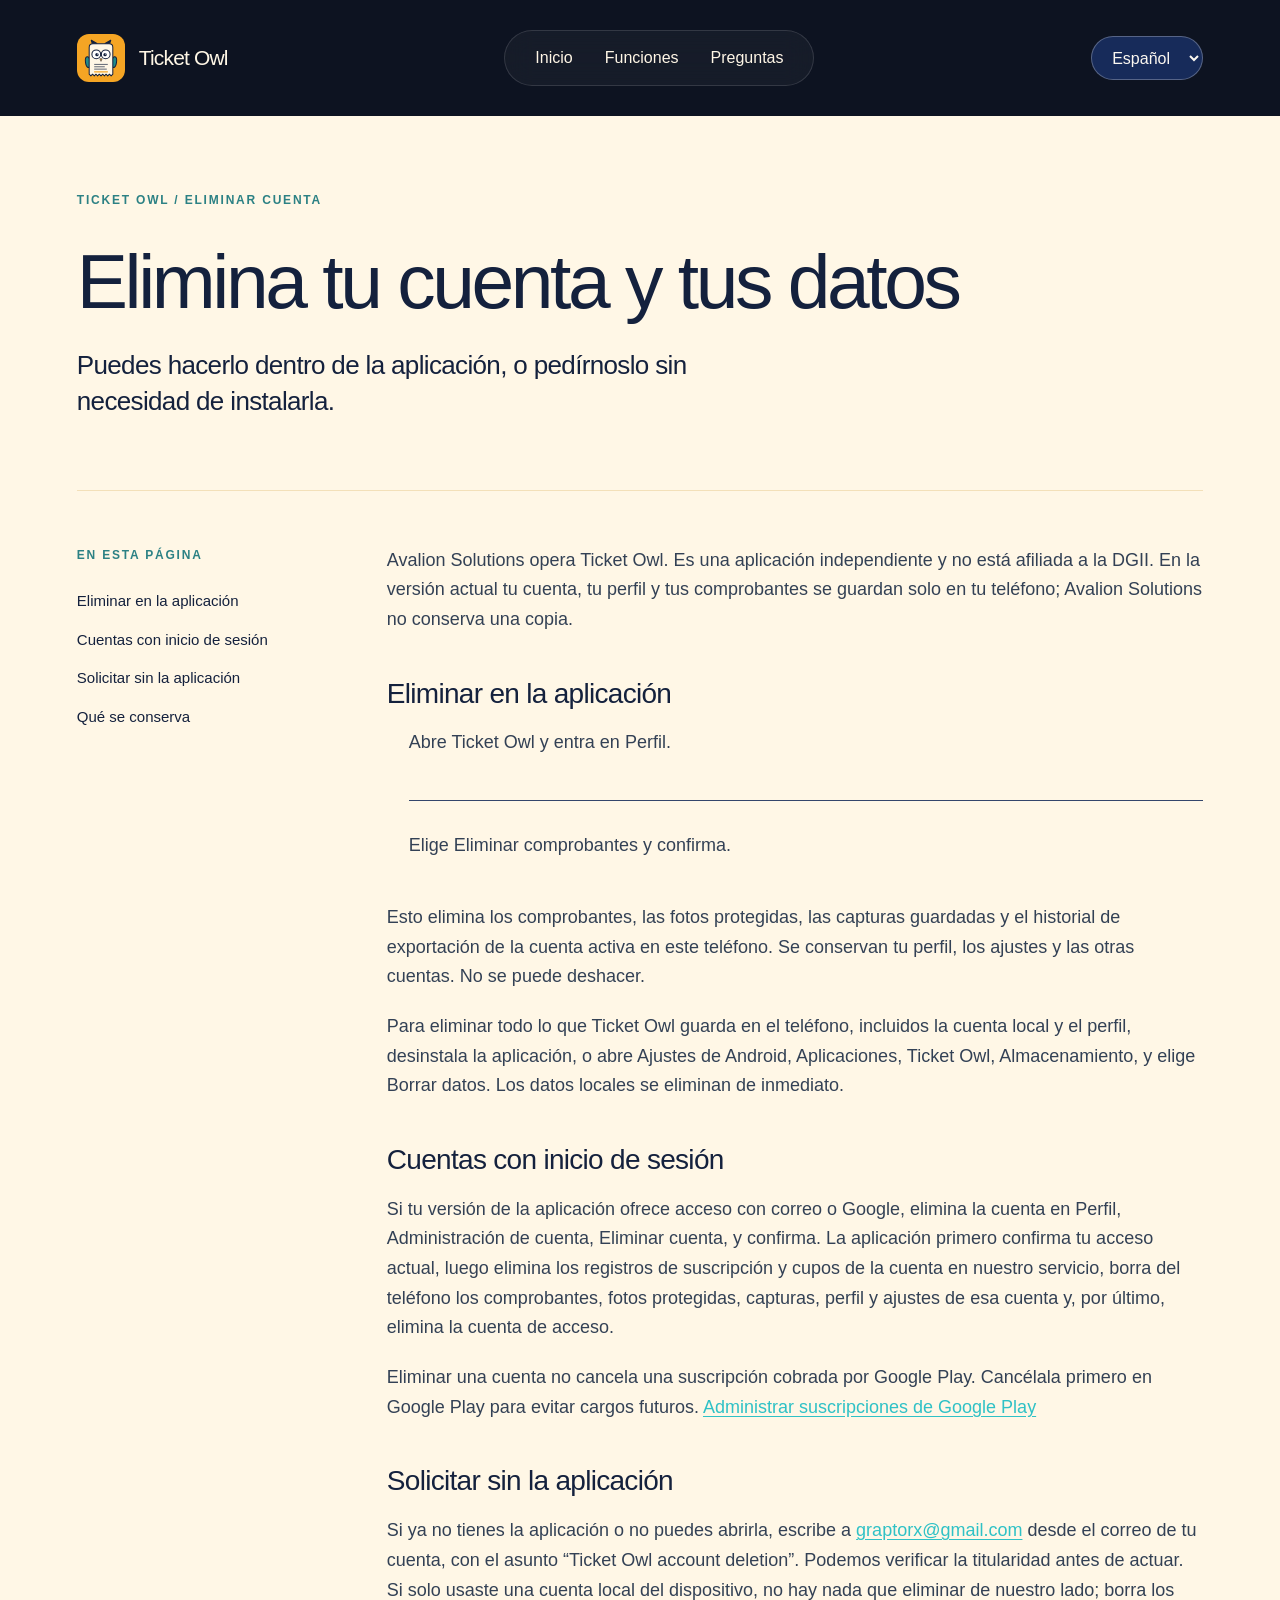
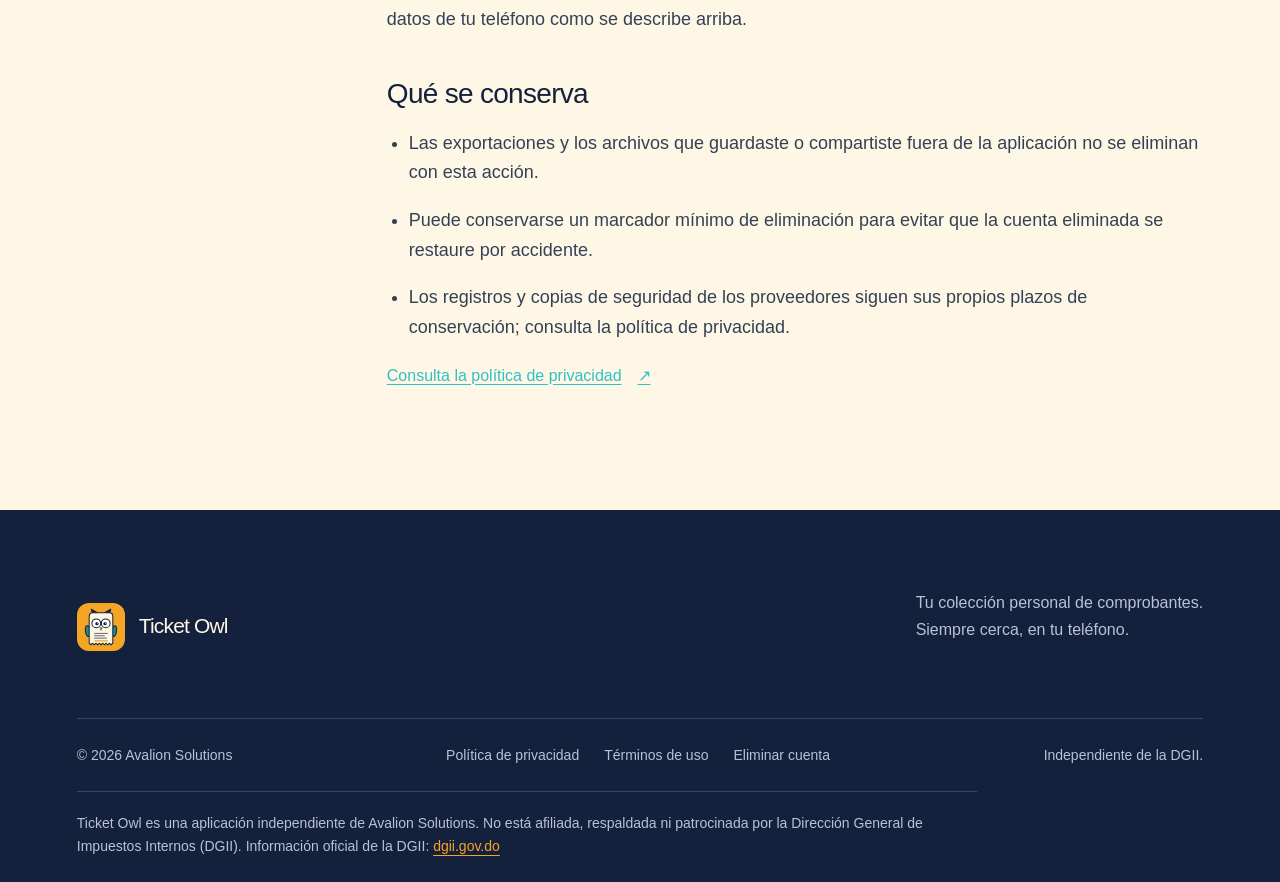
==== delete-account.html @ 93217345 "Rebrand site to Ticket Owl (0.2.0): owl art, palette, EN/ES copy, non-affiliation notice, delete-acc" ====
<!doctype html>
<html lang="es"><head><meta charset="utf-8"><meta name="viewport" content="width=device-width,initial-scale=1"><meta name="description" content="Cómo eliminar tu cuenta y tus datos de Ticket Owl, dentro de la aplicación o sin ella."><meta name="theme-color" content="#14213D"><title data-en>Eliminar cuenta y datos · Ticket Owl</title><link rel="icon" href="assets/favicon.svg" type="image/svg+xml"><link rel="stylesheet" href="styles.css?v=0.2.0"><link rel="canonical" href="https://app.avalion.com.do/delete-account"></head><body class="policy-page"><a class="skip" href="#main"><span data-en="Skip to content" data-es="Ir al contenido">Ir al contenido</span></a><header class="site-header"><a class="brand" href="index.html"><img class="brand-icon" src="assets/app-logo.svg" width="48" height="48" alt=""><span>Ticket Owl</span></a><nav aria-label="Navegación principal" data-label-es="Navegación principal" data-label-en="Main navigation"><a href="index.html#overview"><span data-en="Overview" data-es="Inicio">Inicio</span></a><a href="index.html#features"><span data-en="Features" data-es="Funciones">Funciones</span></a><a href="index.html#questions"><span data-en="FAQ" data-es="Preguntas">Preguntas</span></a></nav><label class="language-control"><span class="sr-only"><span data-en="Language" data-es="Idioma">Idioma</span></span><select aria-label="Idioma" id="language"><option value="es">Español</option><option value="en">English</option></select></label></header><main id="main" class="policy"><div class="policy-heading"><p class="eyebrow"><span data-en="Ticket Owl / Delete account" data-es="Ticket Owl / Eliminar cuenta">Ticket Owl / Eliminar cuenta</span></p><h1><span data-en="Delete your account and data" data-es="Elimina tu cuenta y tus datos">Elimina tu cuenta y tus datos</span></h1><p class="large-copy"><span data-en="You can do this inside the app, or ask us without installing it." data-es="Puedes hacerlo dentro de la aplicación, o pedírnoslo sin necesidad de instalarla.">Puedes hacerlo dentro de la aplicación, o pedírnoslo sin necesidad de instalarla.</span></p></div><div class="policy-layout"><aside><nav aria-label="En esta página" data-label-es="En esta página" data-label-en="On this page"><span class="eyebrow"><span data-en="On this page" data-es="En esta página">En esta página</span></span><a href="#in-app"><span data-en="Delete in the app" data-es="Eliminar en la aplicación">Eliminar en la aplicación</span></a><a href="#cloud-accounts"><span data-en="Sign-in accounts" data-es="Cuentas con inicio de sesión">Cuentas con inicio de sesión</span></a><a href="#request"><span data-en="Request without the app" data-es="Solicitar sin la aplicación">Solicitar sin la aplicación</span></a><a href="#what-remains"><span data-en="What is kept" data-es="Qué se conserva">Qué se conserva</span></a></nav></aside><article><p><span data-en="Ticket Owl is operated by Avalion Solutions. It is an independent app and is not affiliated with DGII. In the current release your account, profile and receipts are stored only on your phone; Avalion Solutions does not hold a copy of them." data-es="Avalion Solutions opera Ticket Owl. Es una aplicación independiente y no está afiliada a la DGII. En la versión actual tu cuenta, tu perfil y tus comprobantes se guardan solo en tu teléfono; Avalion Solutions no conserva una copia.">Avalion Solutions opera Ticket Owl. Es una aplicación independiente y no está afiliada a la DGII. En la versión actual tu cuenta, tu perfil y tus comprobantes se guardan solo en tu teléfono; Avalion Solutions no conserva una copia.</span></p><h2 id="in-app"><span data-en="Delete in the app" data-es="Eliminar en la aplicación">Eliminar en la aplicación</span></h2><ol class="steps"><li><span data-en="Open Ticket Owl and go to Profile." data-es="Abre Ticket Owl y entra en Perfil.">Abre Ticket Owl y entra en Perfil.</span></li><li><span data-en="Choose Delete all receipts and confirm." data-es="Elige Eliminar comprobantes y confirma.">Elige Eliminar comprobantes y confirma.</span></li></ol><p><span data-en="This deletes the receipts, protected photos, saved captures and export history of the active account on this phone. Your profile, settings and any other accounts stay. It cannot be undone." data-es="Esto elimina los comprobantes, las fotos protegidas, las capturas guardadas y el historial de exportación de la cuenta activa en este teléfono. Se conservan tu perfil, los ajustes y las otras cuentas. No se puede deshacer.">Esto elimina los comprobantes, las fotos protegidas, las capturas guardadas y el historial de exportación de la cuenta activa en este teléfono. Se conservan tu perfil, los ajustes y las otras cuentas. No se puede deshacer.</span></p><p><span data-en="To remove everything Ticket Owl stores on the phone, including the device-local account and profile, uninstall the app, or open Android Settings, Apps, Ticket Owl, Storage, and choose Clear data. Local data is removed immediately." data-es="Para eliminar todo lo que Ticket Owl guarda en el teléfono, incluidos la cuenta local y el perfil, desinstala la aplicación, o abre Ajustes de Android, Aplicaciones, Ticket Owl, Almacenamiento, y elige Borrar datos. Los datos locales se eliminan de inmediato.">Para eliminar todo lo que Ticket Owl guarda en el teléfono, incluidos la cuenta local y el perfil, desinstala la aplicación, o abre Ajustes de Android, Aplicaciones, Ticket Owl, Almacenamiento, y elige Borrar datos. Los datos locales se eliminan de inmediato.</span></p><h2 id="cloud-accounts"><span data-en="Sign-in accounts" data-es="Cuentas con inicio de sesión">Cuentas con inicio de sesión</span></h2><p><span data-en="If your version of the app offers sign-in with email or Google, delete the account from Profile, Account management, Delete account, and confirm. The app first confirms your current sign-in, then removes the account’s subscription and allowance records from our service, erases that account’s receipts, protected photos, drafts, profile and settings from the phone, and finally deletes the sign-in account." data-es="Si tu versión de la aplicación ofrece acceso con correo o Google, elimina la cuenta en Perfil, Administración de cuenta, Eliminar cuenta, y confirma. La aplicación primero confirma tu acceso actual, luego elimina los registros de suscripción y cupos de la cuenta en nuestro servicio, borra del teléfono los comprobantes, fotos protegidas, capturas, perfil y ajustes de esa cuenta y, por último, elimina la cuenta de acceso.">Si tu versión de la aplicación ofrece acceso con correo o Google, elimina la cuenta en Perfil, Administración de cuenta, Eliminar cuenta, y confirma. La aplicación primero confirma tu acceso actual, luego elimina los registros de suscripción y cupos de la cuenta en nuestro servicio, borra del teléfono los comprobantes, fotos protegidas, capturas, perfil y ajustes de esa cuenta y, por último, elimina la cuenta de acceso.</span></p><p><span data-en="Deleting an account does not cancel a subscription billed by Google Play. Cancel it first in Google Play to avoid future charges." data-es="Eliminar una cuenta no cancela una suscripción cobrada por Google Play. Cancélala primero en Google Play para evitar cargos futuros.">Eliminar una cuenta no cancela una suscripción cobrada por Google Play. Cancélala primero en Google Play para evitar cargos futuros.</span> <a href="https://play.google.com/store/account/subscriptions" rel="noopener"><span data-en="Manage Google Play subscriptions" data-es="Administrar suscripciones de Google Play">Administrar suscripciones de Google Play</span></a></p><h2 id="request"><span data-en="Request without the app" data-es="Solicitar sin la aplicación">Solicitar sin la aplicación</span></h2><!-- TODO(owner): confirm the support address (currently the contact already used on this site) and state a response timeframe for deletion requests; none is published yet. --><p><span data-en="If you no longer have the app or cannot open it, email" data-es="Si ya no tienes la aplicación o no puedes abrirla, escribe a">Si ya no tienes la aplicación o no puedes abrirla, escribe a</span> <a href="mailto:graptorx@gmail.com?subject=Ticket%20Owl%20account%20deletion">graptorx@gmail.com</a> <span data-en="from the email address of your account, with the subject “Ticket Owl account deletion”. We may verify ownership before acting. If you only used a device-local account, there is nothing to delete on our side; remove the data on your phone as described above." data-es="desde el correo de tu cuenta, con el asunto “Ticket Owl account deletion”. Podemos verificar la titularidad antes de actuar. Si solo usaste una cuenta local del dispositivo, no hay nada que eliminar de nuestro lado; borra los datos de tu teléfono como se describe arriba.">desde el correo de tu cuenta, con el asunto “Ticket Owl account deletion”. Podemos verificar la titularidad antes de actuar. Si solo usaste una cuenta local del dispositivo, no hay nada que eliminar de nuestro lado; borra los datos de tu teléfono como se describe arriba.</span></p><h2 id="what-remains"><span data-en="What is kept" data-es="Qué se conserva">Qué se conserva</span></h2><ul><li><span data-en="Exports and files you saved or shared outside the app are not deleted by this action." data-es="Las exportaciones y los archivos que guardaste o compartiste fuera de la aplicación no se eliminan con esta acción.">Las exportaciones y los archivos que guardaste o compartiste fuera de la aplicación no se eliminan con esta acción.</span></li><li><span data-en="A minimal account-deletion marker may remain to prevent the deleted account from being restored by accident." data-es="Puede conservarse un marcador mínimo de eliminación para evitar que la cuenta eliminada se restaure por accidente.">Puede conservarse un marcador mínimo de eliminación para evitar que la cuenta eliminada se restaure por accidente.</span></li><li><span data-en="Service providers’ own logs and backups follow their retention periods; see the privacy policy." data-es="Los registros y copias de seguridad de los proveedores siguen sus propios plazos de conservación; consulta la política de privacidad.">Los registros y copias de seguridad de los proveedores siguen sus propios plazos de conservación; consulta la política de privacidad.</span></li></ul><p><a class="text-link" href="privacy.html#retention-and-deletion"><span data-en="Read the privacy policy" data-es="Consulta la política de privacidad">Consulta la política de privacidad</span> <span aria-hidden="true">↗</span></a></p></article></div></main><footer class="site-footer"><div class="footer-top"><a class="brand" href="index.html"><img class="brand-icon" src="assets/app-logo.svg" width="48" height="48" alt="">Ticket Owl</a><p><span data-en="Your personal receipt collection." data-es="Tu colección personal de comprobantes.">Tu colección personal de comprobantes.</span><br><span data-en="Kept close, on your phone." data-es="Siempre cerca, en tu teléfono.">Siempre cerca, en tu teléfono.</span></p></div><div class="footer-bottom"><span>© 2026 Avalion Solutions</span><nav aria-label="Información legal" data-label-es="Información legal" data-label-en="Legal"><a href="privacy.html"><span data-en="Privacy policy" data-es="Política de privacidad">Política de privacidad</span></a><a href="terms.html"><span data-en="Terms of use" data-es="Términos de uso">Términos de uso</span></a><a href="delete-account.html"><span data-en="Delete account" data-es="Eliminar cuenta">Eliminar cuenta</span></a></nav><span><span data-en="Independent of DGII." data-es="Independiente de la DGII.">Independiente de la DGII.</span></span></div><p class="non-affiliation" id="non-affiliation"><span data-en="Ticket Owl is an independent app by Avalion Solutions. It is not affiliated with, endorsed by or sponsored by the Dirección General de Impuestos Internos (DGII). Official DGII information:" data-es="Ticket Owl es una aplicación independiente de Avalion Solutions. No está afiliada, respaldada ni patrocinada por la Dirección General de Impuestos Internos (DGII). Información oficial de la DGII:">Ticket Owl es una aplicación independiente de Avalion Solutions. No está afiliada, respaldada ni patrocinada por la Dirección General de Impuestos Internos (DGII). Información oficial de la DGII:</span> <a href="https://dgii.gov.do" rel="noopener">dgii.gov.do</a></p></footer><script src="language.js?v=0.2.0" defer></script></body></html>
---- styles.css ----
/* Ticket Owl (formerly DGII Scanner) 0.1.5 — original implementation; Finpage visual reference. */
:root{--ink:#14213D;--panel:#1b2c4e;--line:#34466b;--muted:#b8c2d6;--white:#FFF7E6;--blue:#1F8A8A;--light-blue:#F5A524;--paper:#FFF7E6;--body:#334155;--space:clamp(24px,6vw,100px)}
*{box-sizing:border-box}html{scroll-behavior:smooth;scroll-padding-top:35px}body{margin:0;background:var(--ink);color:var(--white);font:16px/1.65 Arial,Helvetica,sans-serif;-webkit-font-smoothing:antialiased}a{color:inherit;text-decoration:none}a:hover{text-decoration:underline;text-underline-offset:5px}a:focus-visible,summary:focus-visible{outline:3px solid var(--light-blue);outline-offset:7px}img{display:block;max-width:100%;height:auto}p{margin:0 0 20px}h1,h2,h3{font-weight:400;line-height:1.06;letter-spacing:-.045em;margin:0}h1{font-size:clamp(52px,6.8vw,104px)}h2{font-size:clamp(38px,4.7vw,70px)}h3{font-size:27px;letter-spacing:-.025em}a,summary{touch-action:manipulation}.skip{position:fixed;top:10px;left:20px;background:white;color:var(--ink);padding:12px;z-index:10;transform:translateY(-160%)}.skip:focus{transform:none}.site-header{position:absolute;z-index:3;top:0;left:0;width:100%;display:flex;align-items:center;justify-content:space-between;gap:24px;padding:30px var(--space)}.brand{display:flex;align-items:center;gap:10px;font-size:23px;font-weight:700;letter-spacing:-.04em;white-space:nowrap}.brand-icon{width:30px;height:34px;flex-shrink:0}.site-header nav{display:flex;gap:32px;padding:14px 30px;border:1px solid #ffffff30;border-radius:100px;background:#ffffff12;backdrop-filter:blur(14px);font-size:14px}.header-contact{font-size:14px;display:flex;gap:16px;align-items:center}.hero{position:relative;min-height:820px;height:min(960px,100svh);padding:180px var(--space) 100px;background:linear-gradient(120deg,#1d7a7e 0%,#269ca0 30%,#3ecdd2 63%,#27a0a4 100%);overflow:hidden;isolation:isolate}.hero-copy{position:relative;z-index:1;max-width:650px}.eyebrow{font-size:11px;letter-spacing:.15em;text-transform:uppercase;font-weight:600;margin-bottom:30px;line-height:1.6}.status-dot{display:inline-block;height:6px;width:6px;background:#fbe6bc;border-radius:50%;margin-right:8px;vertical-align:middle}.hero h1{margin-bottom:30px}.hero-description{font-size:17px;line-height:1.7;max-width:430px;color:#fef6e5}.hero-actions{display:flex;gap:28px;align-items:center;flex-wrap:wrap;margin:40px 0 24px}.button{display:inline-flex;justify-content:space-between;align-items:center;gap:40px;padding:16px 24px;border-radius:100px;font-size:14px;min-height:52px}.button-light{background:var(--white);color:#1d7a7e}.button:hover{background:#fdf2dc;text-decoration:none}.text-link{display:inline-flex;align-items:center;gap:16px;font-size:14px}.release-note{font-size:11px;color:#fdf0d7}.hero-art{position:absolute;right:-50px;top:15px;width:min(67vw,1000px);z-index:0;pointer-events:none}.hero-art img{width:100%}.art-caption{position:absolute;bottom:10%;right:23%;font-size:10px;letter-spacing:.16em;text-transform:uppercase;transform:rotate(-25deg);color:#fdf2dc}.hero-bottom{position:absolute;bottom:30px;left:var(--space);right:var(--space);display:flex;justify-content:space-between;border-top:1px solid #ffffff35;padding-top:20px;font-size:12px;color:#fdf2dc}.hero-bottom a{display:flex;gap:30px}.section{padding:110px var(--space);max-width:1600px;margin:0 auto}.intro{display:grid;grid-template-columns:1fr 1fr;gap:100px;background:var(--paper);color:var(--ink);max-width:none}.section-heading .eyebrow{color:var(--muted)}.intro .eyebrow{color:#2c8184}.intro-copy{max-width:530px;padding-top:45px;color:var(--body)}.large-copy{font-size:26px;line-height:1.4;letter-spacing:-.025em;color:var(--ink)}.feature-links{display:grid;grid-template-columns:1fr 1fr;margin-top:30px;gap:0 30px}.feature-links span{font-size:13px;padding:16px 0;border-top:1px solid #f3e0b9}.workflow{display:grid;grid-template-columns:1fr 1.15fr;gap:90px}.section-heading>p:last-child{color:var(--muted);margin-top:28px}.steps{margin:0;padding:0;list-style:none}.steps li{display:flex;gap:25px;padding:30px 0;border-top:1px solid var(--line)}.steps li:first-child{padding-top:0;border:0}.step-number{font-size:12px;color:var(--light-blue);margin-top:6px;font-family:monospace}.steps h3{margin-bottom:15px}.steps p{color:var(--muted);max-width:460px;font-size:15px}.step-label{font-size:10px;color:var(--light-blue);letter-spacing:.08em;text-transform:uppercase}.storage{background:#121b31;display:grid;grid-template-columns:1fr 1.7fr;gap:90px;border-block:1px solid var(--line);max-width:none}.storage>div:last-child{max-width:700px}.storage h2{margin-bottom:30px}.storage p:not(.eyebrow){color:var(--muted);max-width:590px}.storage-symbol{display:grid;place-items:center;color:var(--light-blue)}.storage-symbol svg{width:230px;max-width:80%}.storage-callout{border-left:2px solid var(--light-blue);padding-left:20px;font-size:14px}.storage .text-link{color:var(--light-blue)}.faq{display:grid;grid-template-columns:1fr 1.15fr;gap:90px}.faq .section-heading a{color:var(--light-blue);font-size:14px}.questions details{border-top:1px solid var(--line);padding:24px 0}.questions details:last-child{border-bottom:1px solid var(--line)}summary{cursor:pointer;position:relative;list-style:none;padding-right:35px;font-size:17px;line-height:1.5}summary::-webkit-details-marker{display:none}summary::after{content:'+';position:absolute;right:0;top:0;font-size:24px;color:var(--light-blue);line-height:1}details[open] summary::after{content:'−'}.questions details p{color:var(--muted);font-size:14px;padding-top:20px;max-width:520px;margin-bottom:0}.questions details a{text-decoration:underline;color:var(--light-blue)}.contact{background:#3ecdd2;max-width:none;text-align:center;padding-block:90px}.contact h2{margin-bottom:32px}.contact>p:last-child{font-size:12px;color:#fdf2dc;margin:20px 0 0}.site-footer{padding:65px var(--space) 25px}.footer-top{display:flex;align-items:flex-start;justify-content:space-between;gap:30px;padding-bottom:55px}.footer-top p{font-size:14px;color:var(--muted)}.footer-top>a:last-child{font-size:14px}.footer-bottom{display:flex;align-items:center;justify-content:space-between;gap:25px;flex-wrap:wrap;border-top:1px solid var(--line);padding-top:25px;font-size:11px;color:var(--muted)}.footer-bottom nav{display:flex;gap:25px}.policy-page{background:var(--paper);color:var(--ink)}.policy-page .site-header{position:relative;background:var(--ink);color:var(--white)}.policy-page .site-footer{background:var(--ink);color:var(--white)}.policy{padding:75px var(--space) 100px;max-width:1400px;margin:auto}.policy-heading{padding-bottom:50px;border-bottom:1px solid #f3e0b9}.policy-heading h1{font-size:clamp(48px,6vw,80px);margin-bottom:25px}.policy-heading .eyebrow{color:#2c8184}.policy-heading .large-copy{max-width:650px}.policy-date{font-size:12px;color:#2c8184}.policy-layout{display:grid;grid-template-columns:240px 1fr;gap:70px;padding-top:55px}.policy-layout aside nav{position:sticky;top:30px;display:flex;flex-direction:column;gap:14px;font-size:13px}.policy-layout aside .eyebrow{color:#2c8184;margin-bottom:10px}.policy-layout article{color:var(--body);max-width:750px}.policy-layout article h2{color:var(--ink);font-size:28px;margin:44px 0 20px;letter-spacing:-.025em;scroll-margin-top:35px}.policy-layout article h2:first-child{margin-top:0}.policy-layout article a{color:#2fc1c6;text-decoration:underline;text-underline-offset:3px}.policy-layout article li{margin-bottom:18px}.policy-layout article ul{padding-left:22px}
@media(min-width:1600px){.hero{padding-top:220px}.hero-art{top:-40px;right:0}.hero-copy{max-width:720px}.hero-description{max-width:460px}}
@media(max-width:1100px){.site-header nav{gap:20px;padding:12px 22px}.hero{min-height:740px;padding-top:165px}.hero-art{right:-120px;top:100px;width:69vw;opacity:.8}.hero-copy{max-width:530px}.hero-description{max-width:350px}.hero h1{font-size:72px}.hero-actions{gap:20px}.section{padding-block:80px}.intro,.workflow,.faq,.storage{gap:45px}.policy-layout{gap:40px;grid-template-columns:190px 1fr}.footer-top{flex-wrap:wrap}}
@media(max-width:760px){.site-header{padding:22px 24px;flex-wrap:wrap;gap:16px}.brand{font-size:20px}.brand-icon{width:25px;height:30px}.site-header nav{order:3;justify-content:center;width:100%;padding:10px 16px;font-size:12px;gap:32px}.header-contact{font-size:12px}.hero{height:auto;min-height:0;padding:170px 24px 80px}.hero h1{font-size:60px;max-width:100%;margin-bottom:24px}.hero .eyebrow{margin-bottom:20px}.hero-description{max-width:440px;font-size:16px}.hero-copy{max-width:none}.hero-actions{margin-top:28px;gap:20px}.release-note{font-size:10px}.hero-art{position:relative;right:auto;top:auto;width:100%;max-width:500px;margin:-10px auto -35px;opacity:1}.art-caption{display:none}.hero-bottom{position:relative;left:auto;right:auto;bottom:auto;font-size:10px;gap:20px}.hero-bottom a{gap:12px}.section{padding:60px 24px}.intro,.workflow,.faq,.storage{grid-template-columns:1fr;gap:35px}.intro-copy{padding-top:0}.large-copy{font-size:24px}.eyebrow{font-size:10px;margin-bottom:20px}.feature-links{gap:0 20px}.feature-links span{font-size:12px}.steps li{gap:20px;padding:25px 0}.steps li:first-child{padding-top:25px;border-top:1px solid var(--line)}.storage-symbol{display:none}.storage h2{font-size:39px}.questions details{padding:22px 0}summary{font-size:16px}.contact h2{font-size:42px}.footer-top{display:grid;gap:20px;padding-bottom:35px}.footer-top p{margin:0}.site-footer{padding:45px 24px 25px}.footer-bottom{gap:18px}.footer-bottom>span:last-child{width:100%}.policy{padding:50px 24px 65px}.policy-page .site-header{padding-bottom:20px}.policy-heading{padding-bottom:30px}.policy-layout{grid-template-columns:1fr;padding-top:30px;gap:35px}.policy-layout aside nav{position:static;display:flex;flex-direction:row;flex-wrap:wrap;gap:10px 20px;border-bottom:1px solid #f3e0b9;padding-bottom:25px}.policy-layout aside .eyebrow{width:100%;margin:0}.policy-layout article h2{font-size:26px}.policy-layout article{font-size:16px}}
@media(max-width:360px){.hero h1{font-size:52px}.hero-actions{align-items:flex-start;flex-direction:column}.site-header nav{gap:25px}.hero-bottom{align-items:flex-start}.hero-bottom span{max-width:140px}}
@media(prefers-reduced-motion:reduce){html{scroll-behavior:auto}}

/* Validated review repairs: dark image-led feature flow and surface-specific focus. */
.intro{background:var(--ink);color:var(--white);align-items:center;gap:90px;border-bottom:1px solid var(--line)}
.overview-art{border-radius:28px;background:radial-gradient(ellipse at center,#1d2e57 0%,#10182b 60%,#0b101d 100%);border:1px solid var(--line);padding:36px 10px;overflow:hidden}
.overview-art img{width:100%}.intro-copy{padding-top:0;color:var(--muted)}.intro-copy .eyebrow{color:var(--light-blue)}.intro-copy h2{margin-bottom:30px}.intro-copy .text-link{color:var(--light-blue);margin-top:8px}
.workflow{display:block}.workflow .section-heading{text-align:center;max-width:740px;margin:0 auto 65px}.workflow .section-heading h2 span{color:var(--light-blue)}.workflow .section-heading>p:last-child{max-width:470px;margin:26px auto 0}.feature-grid{display:grid;grid-template-columns:repeat(3,minmax(0,1fr));gap:24px}.feature-card{display:flex;flex-direction:column;background:#0f1728;border:1px solid var(--line);border-radius:22px;overflow:hidden;min-width:0}.feature-card-copy{padding:32px 30px 0}.feature-card .step-number{display:block;margin-bottom:20px;text-transform:uppercase;letter-spacing:.08em;font-size:10px}.feature-card h3{font-size:27px;margin-bottom:18px}.feature-card p{color:var(--muted);font-size:14px;line-height:1.7;margin:0}.feature-card img{width:100%;margin-top:auto;padding-top:12px}.card-footnote{display:block;font-size:9px;text-transform:uppercase;letter-spacing:.09em;color:var(--muted);padding:0 30px 28px}.policy a:focus-visible{outline-color:#2fc1c6}.contact a:focus-visible{outline-color:#ffffff}
@media(max-width:1100px){.intro{gap:45px}.feature-grid{gap:18px}.feature-card-copy{padding:26px 22px 0}.feature-card h3{font-size:24px}.card-footnote{padding-inline:22px}}
@media(max-width:850px){.feature-grid{grid-template-columns:1fr;max-width:550px;margin:auto;gap:24px}.feature-card-copy{padding:30px 30px 0}.feature-card h3{font-size:28px}.feature-card p{font-size:15px}.feature-card img{max-width:440px;margin:10px auto 0}.card-footnote{padding-inline:30px}.workflow .section-heading{margin-bottom:40px}}
@media(max-width:760px){.intro{display:flex;flex-direction:column-reverse;gap:35px}.intro-copy{max-width:none}.overview-art{width:100%;padding:15px 0}.intro-copy h2{font-size:43px}.intro .eyebrow{color:var(--light-blue)}}

/* Spacious alternating editorial panels, with quieter surfaces and no feature cards. */
body{font-family:"Helvetica Neue",Arial,Helvetica,sans-serif}h1,h2{font-weight:300;letter-spacing:-.045em}.hero{background:radial-gradient(ellipse at 83% 25%,#44ced3 0%,transparent 46%),linear-gradient(115deg,#183069,#269ea2 58%,#2ebdc2);min-height:780px}.hero-description{font-weight:400;color:#f9efdb}.hero-art{opacity:.85}.hero-actions .button{box-shadow:0 6px 20px #091c4a18}.site-header nav{border-color:#ffffff20;background:#ffffff0a}.brand{font-weight:500;font-size:21px}.hero-bottom{border-color:#ffffff22}.split-story{display:grid;grid-template-columns:1fr 1fr;min-height:660px;background:#0d1321}.story-copy{padding:100px clamp(40px,7.5vw,145px);display:flex;flex-direction:column;justify-content:center;align-items:flex-start}.story-copy .eyebrow{color:#ebcc8d;font-weight:400;letter-spacing:.13em}.story-copy h2{font-size:clamp(40px,3.8vw,65px);line-height:1.12;margin:0 0 30px}.story-copy>p:not(.eyebrow){font-size:16px;line-height:1.85;color:#ebcd91;max-width:420px}.story-details{margin-top:18px;display:flex;flex-direction:column;gap:10px;font-size:12px;color:#f2ddb3}.story-details span:before{content:'—';margin-right:12px;color:#6bd8dc}.story-visual{position:relative;display:flex;align-items:center;justify-content:center;overflow:hidden;min-height:660px;background:radial-gradient(ellipse at 55% 40%,#eaca8b 0%,#5dc5c9 40%,#319194 100%)}.story-visual img{width:86%;max-width:540px;transform:rotate(-7deg);filter:saturate(.85)}.visual-review{background:radial-gradient(ellipse at 35% 35%,#f1dcb2,#6ccbce 55%,#3aabaf)}.visual-review img{transform:rotate(7deg)}.visual-months{background:radial-gradient(ellipse at 65% 30%,#8bd6d8,#40bbc0 55%,#2b7d80)}.visual-caption{position:absolute;bottom:26px;left:20px;right:20px;text-align:center;font-size:10px;letter-spacing:.12em;text-transform:uppercase;color:#102350}.reverse .story-copy{order:2}.reverse .story-visual{order:1}.storage{background:#101729;border:0;padding-block:130px;gap:70px}.storage h2{font-size:clamp(37px,4.1vw,64px);line-height:1.12}.storage-symbol{opacity:.65}.storage-symbol svg{width:170px}.storage-callout{border-color:#3aa9ac}.faq{padding-block:125px}.faq h2{font-size:clamp(36px,4vw,60px)}.questions details{border-color:#1c2948}.contact{margin:0 32px;border-radius:32px;background:radial-gradient(ellipse at 90% 0%,#3bacb0,transparent 65%),linear-gradient(120deg,#203565,#309093);padding-block:90px}.contact h2{font-size:clamp(40px,4.5vw,68px);line-height:1.12}.contact .eyebrow{color:#f3dfb8}.button{transition:background .2s,box-shadow .2s}.button:hover{box-shadow:0 8px 24px #06143430}.site-footer{padding-top:80px}.footer-top>a:last-child{border-bottom:1px solid #3cafb3;padding-bottom:5px}.policy-page .site-header{background:#0d1321}
@media(min-width:1600px){.story-copy{padding-inline:max(100px,calc((100vw - 1440px)/2))}.story-visual img{max-width:580px}}
@media(max-width:1000px){.story-copy{padding:65px 40px}.split-story,.story-visual{min-height:560px}.story-copy h2{font-size:43px}.story-visual img{width:100%}.hero-art{opacity:.6}}
@media(max-width:760px){.hero{min-height:0}.hero-art{opacity:.85}.split-story{grid-template-columns:1fr;min-height:0}.story-copy,.reverse .story-copy{order:0;padding:66px 28px 56px}.story-copy h2{font-size:43px;max-width:420px}.story-copy>p:not(.eyebrow){font-size:15px}.story-visual,.reverse .story-visual{order:1;min-height:0;height:510px}.story-visual img{width:390px;max-width:95%}.visual-caption{bottom:18px;font-size:9px}.storage{padding:75px 28px}.faq{padding:75px 28px}.contact{margin:0 16px;border-radius:24px;padding:65px 25px}.site-footer{padding-top:60px}.story-details{margin-top:10px}.hero h1{font-size:57px}}
@media(max-width:360px){.hero h1{font-size:49px}.story-copy h2{font-size:38px}.story-visual{height:460px}.contact h2{font-size:36px}}
@media(prefers-reduced-motion:reduce){.button{transition:none}}

/* Independent interface layers: readable without motion or JavaScript. */
.visual-scene{width:100%;height:660px;position:relative;display:flex;align-items:center;justify-content:center;isolation:isolate}.story-visual .visual-scene>img{width:76%;max-width:500px;opacity:.96}.data-layer{position:absolute;z-index:2;width:220px;padding:24px;border:1px solid #ffffff65;border-radius:20px;background:linear-gradient(135deg,#fffdf8ed,#faf3e4ed);color:#1e2d50;box-shadow:0 20px 48px #172a5529,0 2px 8px #172a550d;backdrop-filter:blur(16px)}.layer-one{left:7%;top:20%;transform:rotate(-4deg)}.layer-two{right:6%;bottom:18%;transform:rotate(3deg);width:255px}.layer-label{display:block;font-size:9px;letter-spacing:.12em;color:#3aabaf;line-height:1.6;margin-bottom:10px}.data-layer strong{display:block;font-size:17px;font-weight:500;letter-spacing:-.025em;line-height:1.4}.compact-layer{display:flex;align-items:center;gap:15px;padding:20px}.compact-layer strong{font-size:14px}.compact-layer .layer-label{margin-bottom:4px;font-size:8px}.layer-icon{font-size:30px;line-height:1;color:#38a4a8}.scan-lines{position:relative;display:grid;gap:10px;margin-top:22px;overflow:hidden;padding:5px 0}.scan-lines i{display:block;width:100%;height:3px;background:#efd6a5;border-radius:3px}.scan-lines i:nth-child(2){width:77%}.scan-lines i:nth-child(3){width:89%}.scan-lines b{position:absolute;left:0;right:0;top:0;height:1px;background:#40cbd0;box-shadow:0 0 8px #40cbd0}.field-row{display:flex;justify-content:space-between;align-items:center;padding:11px 0;border-bottom:1px solid #f2deb6;font-size:14px}.field-row:last-child{border:0;padding-bottom:0}.field-check{color:#2c785f;font-size:14px}.month-parts{display:flex;gap:8px;margin-top:18px}.month-parts span{padding:8px 12px;border-radius:12px;font-size:12px;color:#3aabaf}.month-parts .selected-month{background:#319a9e;color:white;box-shadow:0 4px 12px #319a9e26}.export-parts{display:grid;gap:12px;font-size:13px}.export-parts>span{display:flex;justify-content:space-between;gap:16px}.export-parts b{font-weight:400;color:#38a4a8}.motion-toggle{border:0;border-bottom:1px solid #3cb0b4;background:none;color:#f2ddb3;font:inherit;cursor:pointer;padding:3px 0}.motion-toggle:focus-visible{outline:3px solid var(--light-blue);outline-offset:6px}.motion-toggle[hidden]{display:none}
@keyframes soft-copy{from{opacity:0;translate:0 26px}to{opacity:1;translate:0 0}}
@keyframes phone-arrive{from{opacity:.2;translate:0 55px;scale:.95}to{opacity:.96;translate:0 0;scale:1}}
@keyframes layer-arrive{from{opacity:0;translate:0 48px;scale:.92}to{opacity:1;translate:0 0;scale:1}}
@keyframes scan-pass{from{top:0;opacity:0}20%{opacity:1}80%{opacity:1}to{top:100%;opacity:0}}
@media(prefers-reduced-motion:no-preference){
html[data-motion="on"] .split-story.is-visible .story-copy>*{animation:soft-copy 1000ms cubic-bezier(.22,1,.36,1) both}
html[data-motion="on"] .split-story.is-visible .story-copy h2{animation-delay:100ms}
html[data-motion="on"] .split-story.is-visible .story-copy>p:not(.eyebrow){animation-delay:200ms}
html[data-motion="on"] .split-story.is-visible .story-details{animation-delay:300ms}
html[data-motion="on"] .story-visual.is-visible .visual-scene>img{animation:phone-arrive 1500ms cubic-bezier(.22,1,.36,1) both}
html[data-motion="on"] .story-visual.is-visible .layer-one{animation:layer-arrive 1400ms 240ms cubic-bezier(.22,1,.36,1) both}
html[data-motion="on"] .story-visual.is-visible .layer-two{animation:layer-arrive 1400ms 480ms cubic-bezier(.22,1,.36,1) both}
html[data-motion="on"] .story-visual.is-visible .scan-lines b{animation:scan-pass 1800ms 700ms ease-in-out both}
html[data-motion="on"] .hero.is-visible .hero-copy>*{animation:soft-copy 1200ms cubic-bezier(.22,1,.36,1) both}
html[data-motion="on"] .hero.is-visible h1{animation-delay:100ms}
html[data-motion="on"] .hero.is-visible .hero-description{animation-delay:220ms}
html[data-motion="on"] .hero.is-visible .hero-actions{animation-delay:340ms}
html[data-motion="on"] .hero.is-visible .hero-art{animation:phone-arrive 1800ms cubic-bezier(.22,1,.36,1) both}
}
@media(max-width:1100px) and (min-width:761px){.data-layer{width:185px;padding:18px}.layer-one{left:3%;top:19%}.layer-two{right:3%;width:220px;bottom:15%}.visual-scene{height:560px}.data-layer strong{font-size:15px}}
@media(max-width:760px){.visual-scene{height:510px;max-width:510px}.story-visual .visual-scene>img{width:330px;max-width:85%}.data-layer{width:166px;padding:17px;border-radius:16px}.layer-one{left:5%;top:17%}.layer-two{right:4%;bottom:15%;width:205px}.layer-label{font-size:8px}.data-layer strong{font-size:14px}.compact-layer{gap:10px}.compact-layer strong{font-size:12px}.compact-layer .layer-label{font-size:7px}.layer-icon{font-size:24px}.field-row{font-size:12px;padding:8px 0}.month-parts{gap:4px}.month-parts span{padding:6px 9px;font-size:10px}.export-parts{font-size:11px}}
@media(max-width:360px){.visual-scene{height:460px}.data-layer{width:151px;padding:15px}.layer-two{width:188px}.layer-one{left:4%}.layer-two{right:3%}.data-layer strong{font-size:13px}}

/* Language, clear product branding, and an honest pre-release download section. */
.sr-only{position:absolute;width:1px;height:1px;padding:0;margin:-1px;overflow:hidden;clip:rect(0,0,0,0);white-space:nowrap;border:0}.language-control select{font:inherit;font-size:15px;color:#fcf8f1;background:#172b5a;border:1px solid #ffffff45;border-radius:24px;padding:10px 16px;cursor:pointer;min-height:44px}.language-control select:focus-visible{outline:3px solid #fbe5ba;outline-offset:4px}.brand-icon{width:48px;height:48px;border-radius:12px}.brand{gap:14px}.download-section{display:grid;grid-template-columns:1.15fr 1fr;align-items:center;gap:80px;padding:110px max(7vw,28px);background:radial-gradient(ellipse at 80% 10%,#3db9bd,transparent 65%),linear-gradient(120deg,#192d5d,#249397);margin:0 32px 48px;border-radius:32px}.download-copy{max-width:700px}.download-copy h2{font-size:clamp(42px,4.7vw,100px);margin-bottom:28px}.download-copy>p:not(.eyebrow){color:#f8ecd5}.download-art{display:flex;flex-direction:column;align-items:center;gap:28px;font-size:26px;letter-spacing:-.03em}.download-art img{width:clamp(160px,15vw,300px);border-radius:23%;box-shadow:0 30px 70px #08183e35;transform:rotate(6deg)}.play-badge{display:inline-flex;align-items:center;gap:18px;margin-top:18px;padding:17px 28px;border:1px solid #f0daad5c;border-radius:16px;background:#0c1834;color:#fcf8f1;user-select:text}.play-badge svg{width:32px;height:38px}.play-badge small{display:block;font-size:10px;letter-spacing:.11em}.play-badge strong{display:block;font-size:27px;line-height:1.4;font-weight:400}.download-copy .download-note{font-size:14px;margin-top:18px}.contact h2{margin-bottom:28px}.footer-top{align-items:center}.footer-top>p{max-width:400px}
@media(min-width:1101px){.hero-description{font-size:clamp(19px,1.1vw,30px);max-width:550px}.hero-copy{max-width:750px}.story-copy>p:not(.eyebrow){font-size:clamp(19px,1.05vw,29px);max-width:650px}.story-details{font-size:clamp(15px,.85vw,24px)}.eyebrow{font-size:clamp(12px,.65vw,19px)}.site-header nav,.button,.text-link,.language-control select{font-size:clamp(16px,.8vw,23px)}.release-note,.hero-bottom{font-size:clamp(13px,.7vw,20px)}.storage p:not(.eyebrow){font-size:clamp(19px,1vw,28px);max-width:900px}.questions summary{font-size:clamp(20px,1.1vw,29px)}.questions details p{font-size:clamp(17px,.95vw,26px);max-width:800px}.faq .section-heading>p{font-size:20px}.section{max-width:2200px}.storage{max-width:none;grid-template-columns:1fr 1.8fr}.storage>div:last-child{max-width:1100px}.footer-top p{font-size:clamp(16px,.9vw,24px)}.footer-bottom{font-size:clamp(14px,.75vw,21px)}.download-copy>p:not(.eyebrow){font-size:clamp(19px,1.05vw,28px)}.download-copy .download-note{font-size:clamp(15px,.8vw,22px)}.policy{max-width:1900px}.policy-layout article{font-size:clamp(18px,1vw,26px);max-width:1050px}.policy-layout aside nav{font-size:clamp(15px,.85vw,23px)}.policy-date{font-size:16px}}
@media(min-width:2200px){.hero{min-height:1050px;max-height:1300px;padding-top:270px}.hero-copy{max-width:1100px}.hero h1{font-size:clamp(110px,5vw,180px)}.hero-description{max-width:850px}.hero-art{width:65vw;max-width:1750px;right:0}.story-copy h2{font-size:clamp(70px,3.4vw,125px)}.split-story,.story-visual{min-height:1000px}.visual-scene{height:1000px}.story-visual .visual-scene>img{max-width:760px}.data-layer{width:310px;padding:34px;border-radius:28px}.layer-two{width:365px}.data-layer strong{font-size:25px}.layer-label{font-size:14px}.compact-layer strong{font-size:22px}.compact-layer .layer-label{font-size:12px}.field-row{font-size:22px;padding-block:17px}.export-parts{font-size:20px}.visual-caption{font-size:15px}.month-parts span{font-size:18px}.storage h2,.faq h2{font-size:90px}.storage-symbol svg{width:260px}.section{padding-block:160px}.brand{font-size:30px}.brand-icon{width:64px;height:64px}.download-section{padding-block:160px}.download-art{font-size:36px}.play-badge strong{font-size:36px}.play-badge small{font-size:15px}}
@media(max-width:760px){.language-control select{font-size:13px;padding:8px 12px}.brand-icon{width:38px;height:38px}.site-header{gap:12px}.brand{font-size:19px;gap:10px}.site-header nav{gap:25px}.download-section{grid-template-columns:1fr;gap:50px;padding:65px 26px;margin:0 16px 32px;border-radius:24px}.download-art{font-size:23px}.download-art img{width:150px}.download-copy h2{font-size:43px}.download-copy>p{font-size:16px}.play-badge{padding:15px 24px}.footer-top p{font-size:14px}.footer-top .brand{font-size:20px}}

.story-details span span:before{content:none}.month-parts span span{padding:0;border-radius:0;font-size:inherit;color:inherit;background:none;box-shadow:none}

html[lang="es"] .hero h1{font-size:clamp(48px,5.2vw,140px)}
@media(min-width:2200px){.hero{min-height:1250px}.hero-copy{max-width:1400px}.hero-art{top:100px}}
@media(max-width:760px){html[lang="es"] .hero h1{font-size:45px}}

.download-copy{min-width:0}@media(max-width:360px){.download-copy h2{font-size:36px}html[lang="es"] .hero h1{font-size:40px}}

/* Subscription cards, website 0.1.8 */
.plans{padding:80px var(--space)}.plans h2{margin-bottom:24px}.plans-grid{display:grid;grid-template-columns:repeat(3,minmax(0,1fr));gap:24px;margin:32px 0}.plan{background:var(--panel);border:1px solid var(--line);border-radius:24px;padding:32px;min-width:0;display:flex;flex-direction:column}.plan:nth-child(2){border-color:var(--light-blue)}.plan h3{margin-bottom:16px}.plan-price{font-size:24px;min-height:3.3em}.plan ul{padding-left:22px;margin:0}.plan li{margin-bottom:12px;overflow-wrap:anywhere}@media(max-width:700px){.plans-grid{grid-template-columns:1fr}.plans{padding-top:48px;padding-bottom:48px}}

@media(max-width:700px){.plan-price{min-height:0}.plan{padding:28px}}

/* Centered pricing cards, website 0.1.10 */
.plans{max-width:1200px;margin-inline:auto;padding-inline:clamp(24px,4vw,48px)}.plans-grid{max-width:1040px;margin:36px auto;gap:20px}.plan{padding:28px;border-radius:20px}.plan-price{min-height:2.5em;margin-bottom:20px}.plan li{font-size:17px;line-height:1.6}.plans>p:not(.eyebrow){max-width:960px}.plans h2{font-size:clamp(36px,4vw,56px)}@media(min-width:1600px){.plans>p{font-size:18px}.plan h3{font-size:28px}.plan-price{font-size:24px}}@media(max-width:700px){.plans-grid{max-width:420px}.plan-price{min-height:0}}

.non-affiliation{margin:24px 0 0;padding-top:20px;border-top:1px solid var(--line);color:var(--muted);font-size:14px;line-height:1.6;max-width:900px}.non-affiliation a{color:var(--light-blue);text-decoration:underline;text-underline-offset:4px}
.policy .steps{padding-left:22px}.policy .steps li{margin:0 0 12px}
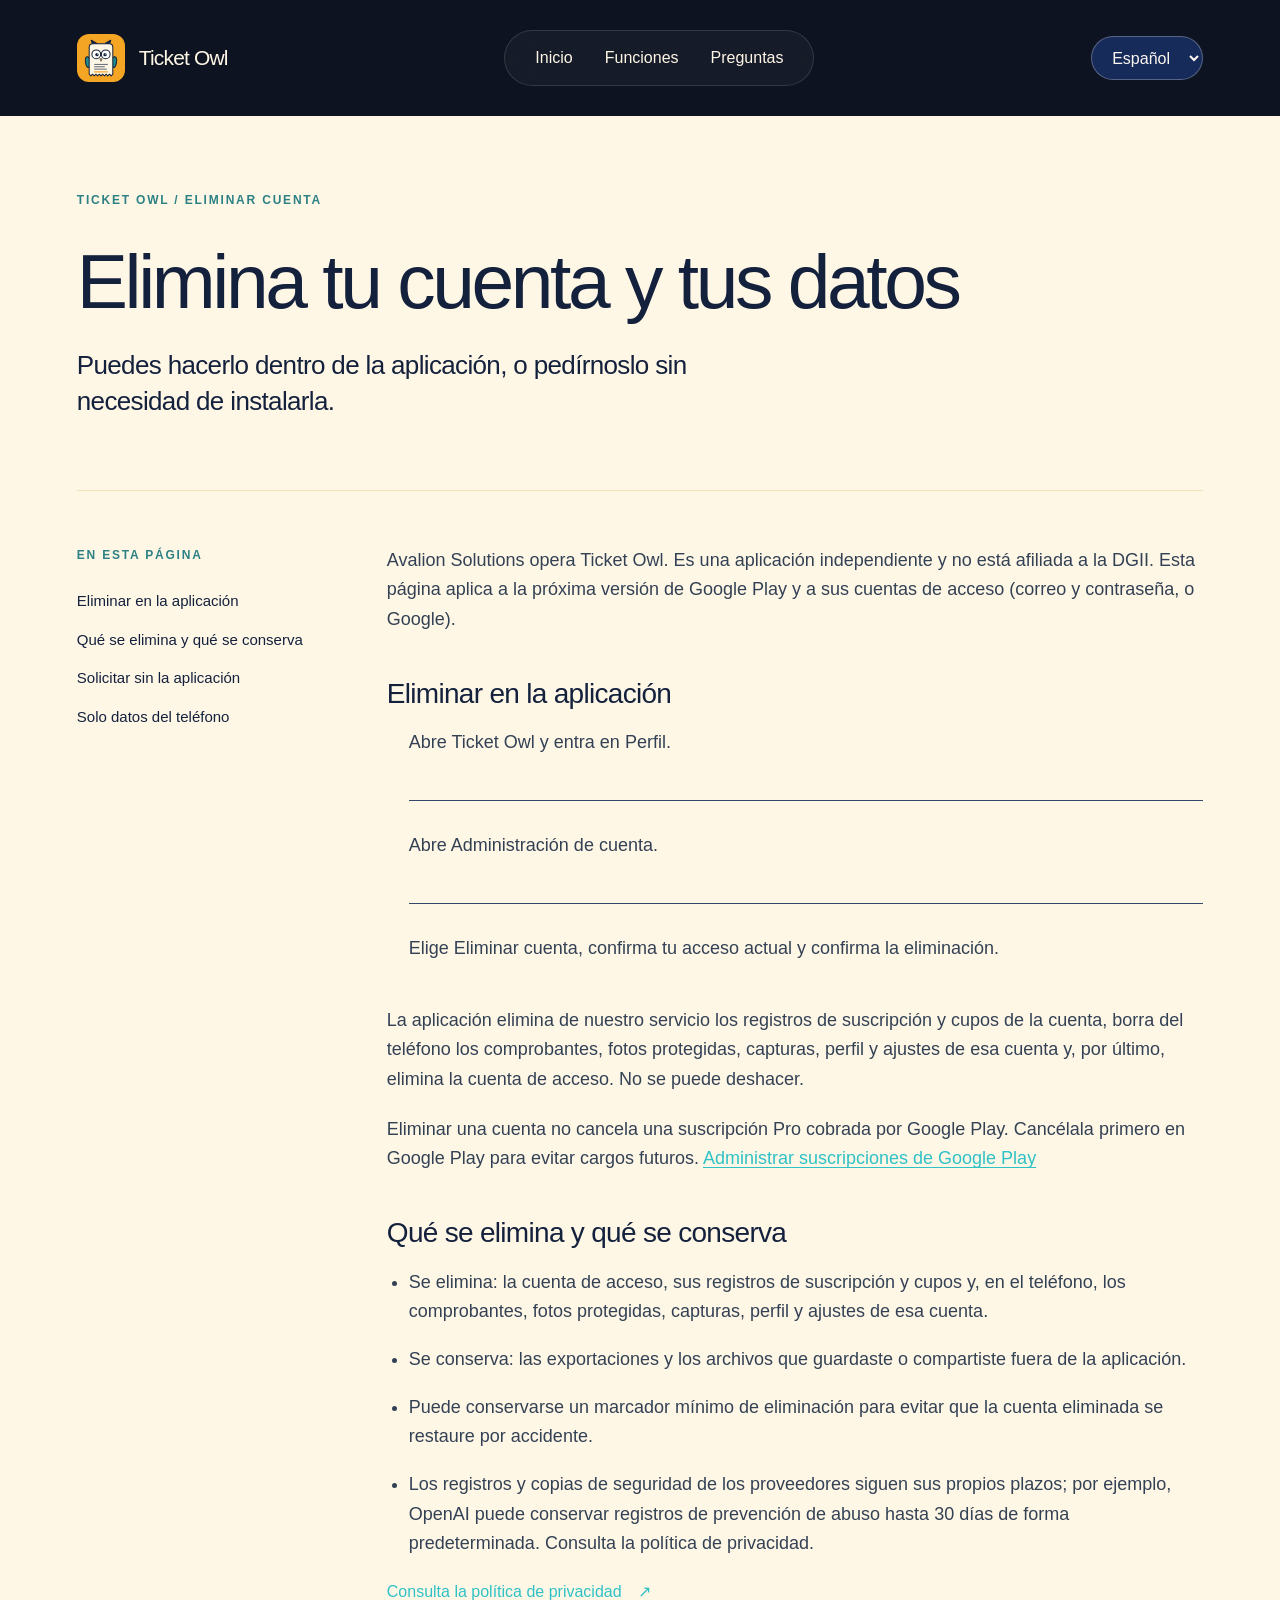
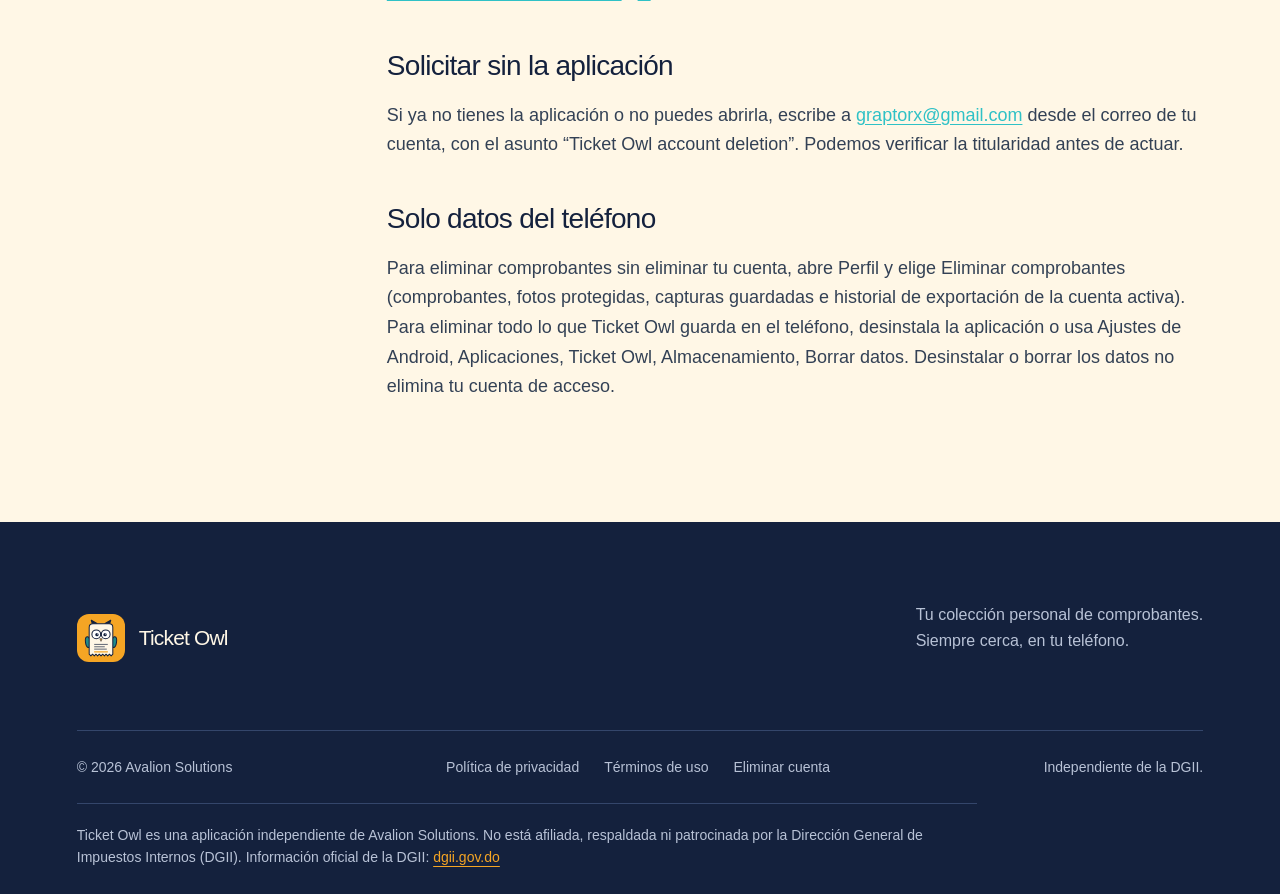
==== commit 701b7ad8: "Align site copy with V1 scope C: restore Free/Pro/Max plans (upcoming Play release), account-first d" ====
--- a/delete-account.html
+++ b/delete-account.html
@@ -1,2 +1,2 @@
 <!doctype html>
-<html lang="es"><head><meta charset="utf-8"><meta name="viewport" content="width=device-width,initial-scale=1"><meta name="description" content="Cómo eliminar tu cuenta y tus datos de Ticket Owl, dentro de la aplicación o sin ella."><meta name="theme-color" content="#14213D"><title data-en>Eliminar cuenta y datos · Ticket Owl</title><link rel="icon" href="assets/favicon.svg" type="image/svg+xml"><link rel="stylesheet" href="styles.css?v=0.2.0"><link rel="canonical" href="https://app.avalion.com.do/delete-account"></head><body class="policy-page"><a class="skip" href="#main"><span data-en="Skip to content" data-es="Ir al contenido">Ir al contenido</span></a><header class="site-header"><a class="brand" href="index.html"><img class="brand-icon" src="assets/app-logo.svg" width="48" height="48" alt=""><span>Ticket Owl</span></a><nav aria-label="Navegación principal" data-label-es="Navegación principal" data-label-en="Main navigation"><a href="index.html#overview"><span data-en="Overview" data-es="Inicio">Inicio</span></a><a href="index.html#features"><span data-en="Features" data-es="Funciones">Funciones</span></a><a href="index.html#questions"><span data-en="FAQ" data-es="Preguntas">Preguntas</span></a></nav><label class="language-control"><span class="sr-only"><span data-en="Language" data-es="Idioma">Idioma</span></span><select aria-label="Idioma" id="language"><option value="es">Español</option><option value="en">English</option></select></label></header><main id="main" class="policy"><div class="policy-heading"><p class="eyebrow"><span data-en="Ticket Owl / Delete account" data-es="Ticket Owl / Eliminar cuenta">Ticket Owl / Eliminar cuenta</span></p><h1><span data-en="Delete your account and data" data-es="Elimina tu cuenta y tus datos">Elimina tu cuenta y tus datos</span></h1><p class="large-copy"><span data-en="You can do this inside the app, or ask us without installing it." data-es="Puedes hacerlo dentro de la aplicación, o pedírnoslo sin necesidad de instalarla.">Puedes hacerlo dentro de la aplicación, o pedírnoslo sin necesidad de instalarla.</span></p></div><div class="policy-layout"><aside><nav aria-label="En esta página" data-label-es="En esta página" data-label-en="On this page"><span class="eyebrow"><span data-en="On this page" data-es="En esta página">En esta página</span></span><a href="#in-app"><span data-en="Delete in the app" data-es="Eliminar en la aplicación">Eliminar en la aplicación</span></a><a href="#cloud-accounts"><span data-en="Sign-in accounts" data-es="Cuentas con inicio de sesión">Cuentas con inicio de sesión</span></a><a href="#request"><span data-en="Request without the app" data-es="Solicitar sin la aplicación">Solicitar sin la aplicación</span></a><a href="#what-remains"><span data-en="What is kept" data-es="Qué se conserva">Qué se conserva</span></a></nav></aside><article><p><span data-en="Ticket Owl is operated by Avalion Solutions. It is an independent app and is not affiliated with DGII. In the current release your account, profile and receipts are stored only on your phone; Avalion Solutions does not hold a copy of them." data-es="Avalion Solutions opera Ticket Owl. Es una aplicación independiente y no está afiliada a la DGII. En la versión actual tu cuenta, tu perfil y tus comprobantes se guardan solo en tu teléfono; Avalion Solutions no conserva una copia.">Avalion Solutions opera Ticket Owl. Es una aplicación independiente y no está afiliada a la DGII. En la versión actual tu cuenta, tu perfil y tus comprobantes se guardan solo en tu teléfono; Avalion Solutions no conserva una copia.</span></p><h2 id="in-app"><span data-en="Delete in the app" data-es="Eliminar en la aplicación">Eliminar en la aplicación</span></h2><ol class="steps"><li><span data-en="Open Ticket Owl and go to Profile." data-es="Abre Ticket Owl y entra en Perfil.">Abre Ticket Owl y entra en Perfil.</span></li><li><span data-en="Choose Delete all receipts and confirm." data-es="Elige Eliminar comprobantes y confirma.">Elige Eliminar comprobantes y confirma.</span></li></ol><p><span data-en="This deletes the receipts, protected photos, saved captures and export history of the active account on this phone. Your profile, settings and any other accounts stay. It cannot be undone." data-es="Esto elimina los comprobantes, las fotos protegidas, las capturas guardadas y el historial de exportación de la cuenta activa en este teléfono. Se conservan tu perfil, los ajustes y las otras cuentas. No se puede deshacer.">Esto elimina los comprobantes, las fotos protegidas, las capturas guardadas y el historial de exportación de la cuenta activa en este teléfono. Se conservan tu perfil, los ajustes y las otras cuentas. No se puede deshacer.</span></p><p><span data-en="To remove everything Ticket Owl stores on the phone, including the device-local account and profile, uninstall the app, or open Android Settings, Apps, Ticket Owl, Storage, and choose Clear data. Local data is removed immediately." data-es="Para eliminar todo lo que Ticket Owl guarda en el teléfono, incluidos la cuenta local y el perfil, desinstala la aplicación, o abre Ajustes de Android, Aplicaciones, Ticket Owl, Almacenamiento, y elige Borrar datos. Los datos locales se eliminan de inmediato.">Para eliminar todo lo que Ticket Owl guarda en el teléfono, incluidos la cuenta local y el perfil, desinstala la aplicación, o abre Ajustes de Android, Aplicaciones, Ticket Owl, Almacenamiento, y elige Borrar datos. Los datos locales se eliminan de inmediato.</span></p><h2 id="cloud-accounts"><span data-en="Sign-in accounts" data-es="Cuentas con inicio de sesión">Cuentas con inicio de sesión</span></h2><p><span data-en="If your version of the app offers sign-in with email or Google, delete the account from Profile, Account management, Delete account, and confirm. The app first confirms your current sign-in, then removes the account’s subscription and allowance records from our service, erases that account’s receipts, protected photos, drafts, profile and settings from the phone, and finally deletes the sign-in account." data-es="Si tu versión de la aplicación ofrece acceso con correo o Google, elimina la cuenta en Perfil, Administración de cuenta, Eliminar cuenta, y confirma. La aplicación primero confirma tu acceso actual, luego elimina los registros de suscripción y cupos de la cuenta en nuestro servicio, borra del teléfono los comprobantes, fotos protegidas, capturas, perfil y ajustes de esa cuenta y, por último, elimina la cuenta de acceso.">Si tu versión de la aplicación ofrece acceso con correo o Google, elimina la cuenta en Perfil, Administración de cuenta, Eliminar cuenta, y confirma. La aplicación primero confirma tu acceso actual, luego elimina los registros de suscripción y cupos de la cuenta en nuestro servicio, borra del teléfono los comprobantes, fotos protegidas, capturas, perfil y ajustes de esa cuenta y, por último, elimina la cuenta de acceso.</span></p><p><span data-en="Deleting an account does not cancel a subscription billed by Google Play. Cancel it first in Google Play to avoid future charges." data-es="Eliminar una cuenta no cancela una suscripción cobrada por Google Play. Cancélala primero en Google Play para evitar cargos futuros.">Eliminar una cuenta no cancela una suscripción cobrada por Google Play. Cancélala primero en Google Play para evitar cargos futuros.</span> <a href="https://play.google.com/store/account/subscriptions" rel="noopener"><span data-en="Manage Google Play subscriptions" data-es="Administrar suscripciones de Google Play">Administrar suscripciones de Google Play</span></a></p><h2 id="request"><span data-en="Request without the app" data-es="Solicitar sin la aplicación">Solicitar sin la aplicación</span></h2><!-- TODO(owner): confirm the support address (currently the contact already used on this site) and state a response timeframe for deletion requests; none is published yet. --><p><span data-en="If you no longer have the app or cannot open it, email" data-es="Si ya no tienes la aplicación o no puedes abrirla, escribe a">Si ya no tienes la aplicación o no puedes abrirla, escribe a</span> <a href="mailto:graptorx@gmail.com?subject=Ticket%20Owl%20account%20deletion">graptorx@gmail.com</a> <span data-en="from the email address of your account, with the subject “Ticket Owl account deletion”. We may verify ownership before acting. If you only used a device-local account, there is nothing to delete on our side; remove the data on your phone as described above." data-es="desde el correo de tu cuenta, con el asunto “Ticket Owl account deletion”. Podemos verificar la titularidad antes de actuar. Si solo usaste una cuenta local del dispositivo, no hay nada que eliminar de nuestro lado; borra los datos de tu teléfono como se describe arriba.">desde el correo de tu cuenta, con el asunto “Ticket Owl account deletion”. Podemos verificar la titularidad antes de actuar. Si solo usaste una cuenta local del dispositivo, no hay nada que eliminar de nuestro lado; borra los datos de tu teléfono como se describe arriba.</span></p><h2 id="what-remains"><span data-en="What is kept" data-es="Qué se conserva">Qué se conserva</span></h2><ul><li><span data-en="Exports and files you saved or shared outside the app are not deleted by this action." data-es="Las exportaciones y los archivos que guardaste o compartiste fuera de la aplicación no se eliminan con esta acción.">Las exportaciones y los archivos que guardaste o compartiste fuera de la aplicación no se eliminan con esta acción.</span></li><li><span data-en="A minimal account-deletion marker may remain to prevent the deleted account from being restored by accident." data-es="Puede conservarse un marcador mínimo de eliminación para evitar que la cuenta eliminada se restaure por accidente.">Puede conservarse un marcador mínimo de eliminación para evitar que la cuenta eliminada se restaure por accidente.</span></li><li><span data-en="Service providers’ own logs and backups follow their retention periods; see the privacy policy." data-es="Los registros y copias de seguridad de los proveedores siguen sus propios plazos de conservación; consulta la política de privacidad.">Los registros y copias de seguridad de los proveedores siguen sus propios plazos de conservación; consulta la política de privacidad.</span></li></ul><p><a class="text-link" href="privacy.html#retention-and-deletion"><span data-en="Read the privacy policy" data-es="Consulta la política de privacidad">Consulta la política de privacidad</span> <span aria-hidden="true">↗</span></a></p></article></div></main><footer class="site-footer"><div class="footer-top"><a class="brand" href="index.html"><img class="brand-icon" src="assets/app-logo.svg" width="48" height="48" alt="">Ticket Owl</a><p><span data-en="Your personal receipt collection." data-es="Tu colección personal de comprobantes.">Tu colección personal de comprobantes.</span><br><span data-en="Kept close, on your phone." data-es="Siempre cerca, en tu teléfono.">Siempre cerca, en tu teléfono.</span></p></div><div class="footer-bottom"><span>© 2026 Avalion Solutions</span><nav aria-label="Información legal" data-label-es="Información legal" data-label-en="Legal"><a href="privacy.html"><span data-en="Privacy policy" data-es="Política de privacidad">Política de privacidad</span></a><a href="terms.html"><span data-en="Terms of use" data-es="Términos de uso">Términos de uso</span></a><a href="delete-account.html"><span data-en="Delete account" data-es="Eliminar cuenta">Eliminar cuenta</span></a></nav><span><span data-en="Independent of DGII." data-es="Independiente de la DGII.">Independiente de la DGII.</span></span></div><p class="non-affiliation" id="non-affiliation"><span data-en="Ticket Owl is an independent app by Avalion Solutions. It is not affiliated with, endorsed by or sponsored by the Dirección General de Impuestos Internos (DGII). Official DGII information:" data-es="Ticket Owl es una aplicación independiente de Avalion Solutions. No está afiliada, respaldada ni patrocinada por la Dirección General de Impuestos Internos (DGII). Información oficial de la DGII:">Ticket Owl es una aplicación independiente de Avalion Solutions. No está afiliada, respaldada ni patrocinada por la Dirección General de Impuestos Internos (DGII). Información oficial de la DGII:</span> <a href="https://dgii.gov.do" rel="noopener">dgii.gov.do</a></p></footer><script src="language.js?v=0.2.0" defer></script></body></html>
+<html lang="es"><head><meta charset="utf-8"><meta name="viewport" content="width=device-width,initial-scale=1"><meta name="description" content="Cómo eliminar tu cuenta y tus datos de Ticket Owl, dentro de la aplicación o sin ella."><meta name="theme-color" content="#14213D"><title data-en>Eliminar cuenta y datos · Ticket Owl</title><link rel="icon" href="assets/favicon.svg" type="image/svg+xml"><link rel="stylesheet" href="styles.css?v=0.2.0"><link rel="canonical" href="https://app.avalion.com.do/delete-account"></head><body class="policy-page"><a class="skip" href="#main"><span data-en="Skip to content" data-es="Ir al contenido">Ir al contenido</span></a><header class="site-header"><a class="brand" href="index.html"><img class="brand-icon" src="assets/app-logo.svg" width="48" height="48" alt=""><span>Ticket Owl</span></a><nav aria-label="Navegación principal" data-label-es="Navegación principal" data-label-en="Main navigation"><a href="index.html#overview"><span data-en="Overview" data-es="Inicio">Inicio</span></a><a href="index.html#features"><span data-en="Features" data-es="Funciones">Funciones</span></a><a href="index.html#questions"><span data-en="FAQ" data-es="Preguntas">Preguntas</span></a></nav><label class="language-control"><span class="sr-only"><span data-en="Language" data-es="Idioma">Idioma</span></span><select aria-label="Idioma" id="language"><option value="es">Español</option><option value="en">English</option></select></label></header><main id="main" class="policy"><div class="policy-heading"><p class="eyebrow"><span data-en="Ticket Owl / Delete account" data-es="Ticket Owl / Eliminar cuenta">Ticket Owl / Eliminar cuenta</span></p><h1><span data-en="Delete your account and data" data-es="Elimina tu cuenta y tus datos">Elimina tu cuenta y tus datos</span></h1><p class="large-copy"><span data-en="You can do this inside the app, or ask us without installing it." data-es="Puedes hacerlo dentro de la aplicación, o pedírnoslo sin necesidad de instalarla.">Puedes hacerlo dentro de la aplicación, o pedírnoslo sin necesidad de instalarla.</span></p></div><div class="policy-layout"><aside><nav aria-label="En esta página" data-label-es="En esta página" data-label-en="On this page"><span class="eyebrow"><span data-en="On this page" data-es="En esta página">En esta página</span></span><a href="#in-app"><span data-en="Delete in the app" data-es="Eliminar en la aplicación">Eliminar en la aplicación</span></a><a href="#what-is-deleted"><span data-en="What is deleted and kept" data-es="Qué se elimina y qué se conserva">Qué se elimina y qué se conserva</span></a><a href="#request"><span data-en="Request without the app" data-es="Solicitar sin la aplicación">Solicitar sin la aplicación</span></a><a href="#local-data"><span data-en="Data on your phone only" data-es="Solo datos del teléfono">Solo datos del teléfono</span></a></nav></aside><article><p><span data-en="Ticket Owl is operated by Avalion Solutions. It is an independent app and is not affiliated with DGII. This page applies to the upcoming Google Play release and its sign-in accounts (email and password, or Google)." data-es="Avalion Solutions opera Ticket Owl. Es una aplicación independiente y no está afiliada a la DGII. Esta página aplica a la próxima versión de Google Play y a sus cuentas de acceso (correo y contraseña, o Google).">Avalion Solutions opera Ticket Owl. Es una aplicación independiente y no está afiliada a la DGII. Esta página aplica a la próxima versión de Google Play y a sus cuentas de acceso (correo y contraseña, o Google).</span></p><h2 id="in-app"><span data-en="Delete in the app" data-es="Eliminar en la aplicación">Eliminar en la aplicación</span></h2><ol class="steps"><li><span data-en="Open Ticket Owl and go to Profile." data-es="Abre Ticket Owl y entra en Perfil.">Abre Ticket Owl y entra en Perfil.</span></li><li><span data-en="Open Account management." data-es="Abre Administración de cuenta.">Abre Administración de cuenta.</span></li><li><span data-en="Choose Delete account, confirm your current sign-in, and confirm the deletion." data-es="Elige Eliminar cuenta, confirma tu acceso actual y confirma la eliminación.">Elige Eliminar cuenta, confirma tu acceso actual y confirma la eliminación.</span></li></ol><p><span data-en="The app removes the account’s subscription and allowance records from our service, erases that account’s receipts, protected photos, drafts, profile and settings from the phone, and then deletes the sign-in account. This cannot be undone." data-es="La aplicación elimina de nuestro servicio los registros de suscripción y cupos de la cuenta, borra del teléfono los comprobantes, fotos protegidas, capturas, perfil y ajustes de esa cuenta y, por último, elimina la cuenta de acceso. No se puede deshacer.">La aplicación elimina de nuestro servicio los registros de suscripción y cupos de la cuenta, borra del teléfono los comprobantes, fotos protegidas, capturas, perfil y ajustes de esa cuenta y, por último, elimina la cuenta de acceso. No se puede deshacer.</span></p><p><span data-en="Deleting an account does not cancel a Pro subscription billed by Google Play. Cancel it first in Google Play to avoid future charges." data-es="Eliminar una cuenta no cancela una suscripción Pro cobrada por Google Play. Cancélala primero en Google Play para evitar cargos futuros.">Eliminar una cuenta no cancela una suscripción Pro cobrada por Google Play. Cancélala primero en Google Play para evitar cargos futuros.</span> <a href="https://play.google.com/store/account/subscriptions" rel="noopener"><span data-en="Manage Google Play subscriptions" data-es="Administrar suscripciones de Google Play">Administrar suscripciones de Google Play</span></a></p><h2 id="what-is-deleted"><span data-en="What is deleted and kept" data-es="Qué se elimina y qué se conserva">Qué se elimina y qué se conserva</span></h2><ul><li><span data-en="Deleted: the sign-in account, its subscription and allowance records, and on the phone that account’s receipts, protected photos, drafts, profile and settings." data-es="Se elimina: la cuenta de acceso, sus registros de suscripción y cupos y, en el teléfono, los comprobantes, fotos protegidas, capturas, perfil y ajustes de esa cuenta.">Se elimina: la cuenta de acceso, sus registros de suscripción y cupos y, en el teléfono, los comprobantes, fotos protegidas, capturas, perfil y ajustes de esa cuenta.</span></li><li><span data-en="Kept: exports and files you saved or shared outside the app." data-es="Se conserva: las exportaciones y los archivos que guardaste o compartiste fuera de la aplicación.">Se conserva: las exportaciones y los archivos que guardaste o compartiste fuera de la aplicación.</span></li><li><span data-en="A minimal account-deletion marker may remain to prevent the deleted account from being restored by accident." data-es="Puede conservarse un marcador mínimo de eliminación para evitar que la cuenta eliminada se restaure por accidente.">Puede conservarse un marcador mínimo de eliminación para evitar que la cuenta eliminada se restaure por accidente.</span></li><li><span data-en="Service providers’ own logs and backups follow their retention periods; for example, OpenAI may keep abuse-monitoring logs for up to 30 days by default. See the privacy policy." data-es="Los registros y copias de seguridad de los proveedores siguen sus propios plazos; por ejemplo, OpenAI puede conservar registros de prevención de abuso hasta 30 días de forma predeterminada. Consulta la política de privacidad.">Los registros y copias de seguridad de los proveedores siguen sus propios plazos; por ejemplo, OpenAI puede conservar registros de prevención de abuso hasta 30 días de forma predeterminada. Consulta la política de privacidad.</span></li></ul><p><a class="text-link" href="privacy.html#retention-and-deletion"><span data-en="Read the privacy policy" data-es="Consulta la política de privacidad">Consulta la política de privacidad</span> <span aria-hidden="true">↗</span></a></p><h2 id="request"><span data-en="Request without the app" data-es="Solicitar sin la aplicación">Solicitar sin la aplicación</span></h2><!-- TODO(owner): confirm the support address (currently the contact already used on this site) and state a response timeframe for deletion requests; none is published yet. --><p><span data-en="If you no longer have the app or cannot open it, email" data-es="Si ya no tienes la aplicación o no puedes abrirla, escribe a">Si ya no tienes la aplicación o no puedes abrirla, escribe a</span> <a href="mailto:graptorx@gmail.com?subject=Ticket%20Owl%20account%20deletion">graptorx@gmail.com</a> <span data-en="from the email address of your account, with the subject “Ticket Owl account deletion”. We may verify ownership before acting." data-es="desde el correo de tu cuenta, con el asunto “Ticket Owl account deletion”. Podemos verificar la titularidad antes de actuar.">desde el correo de tu cuenta, con el asunto “Ticket Owl account deletion”. Podemos verificar la titularidad antes de actuar.</span></p><h2 id="local-data"><span data-en="Data on your phone only" data-es="Solo datos del teléfono">Solo datos del teléfono</span></h2><p><span data-en="To delete receipts without deleting your account, open Profile and choose Delete all receipts (receipts, protected photos, saved captures and export history of the active account). To remove everything Ticket Owl stores on the phone, uninstall the app or use Android Settings, Apps, Ticket Owl, Storage, Clear data. Uninstalling or clearing data does not delete your sign-in account." data-es="Para eliminar comprobantes sin eliminar tu cuenta, abre Perfil y elige Eliminar comprobantes (comprobantes, fotos protegidas, capturas guardadas e historial de exportación de la cuenta activa). Para eliminar todo lo que Ticket Owl guarda en el teléfono, desinstala la aplicación o usa Ajustes de Android, Aplicaciones, Ticket Owl, Almacenamiento, Borrar datos. Desinstalar o borrar los datos no elimina tu cuenta de acceso.">Para eliminar comprobantes sin eliminar tu cuenta, abre Perfil y elige Eliminar comprobantes (comprobantes, fotos protegidas, capturas guardadas e historial de exportación de la cuenta activa). Para eliminar todo lo que Ticket Owl guarda en el teléfono, desinstala la aplicación o usa Ajustes de Android, Aplicaciones, Ticket Owl, Almacenamiento, Borrar datos. Desinstalar o borrar los datos no elimina tu cuenta de acceso.</span></p></article></div></main><footer class="site-footer"><div class="footer-top"><a class="brand" href="index.html"><img class="brand-icon" src="assets/app-logo.svg" width="48" height="48" alt="">Ticket Owl</a><p><span data-en="Your personal receipt collection." data-es="Tu colección personal de comprobantes.">Tu colección personal de comprobantes.</span><br><span data-en="Kept close, on your phone." data-es="Siempre cerca, en tu teléfono.">Siempre cerca, en tu teléfono.</span></p></div><div class="footer-bottom"><span>© 2026 Avalion Solutions</span><nav aria-label="Información legal" data-label-es="Información legal" data-label-en="Legal"><a href="privacy.html"><span data-en="Privacy policy" data-es="Política de privacidad">Política de privacidad</span></a><a href="terms.html"><span data-en="Terms of use" data-es="Términos de uso">Términos de uso</span></a><a href="delete-account.html"><span data-en="Delete account" data-es="Eliminar cuenta">Eliminar cuenta</span></a></nav><span><span data-en="Independent of DGII." data-es="Independiente de la DGII.">Independiente de la DGII.</span></span></div><p class="non-affiliation" id="non-affiliation"><span data-en="Ticket Owl is an independent app by Avalion Solutions. It is not affiliated with, endorsed by or sponsored by the Dirección General de Impuestos Internos (DGII). Official DGII information:" data-es="Ticket Owl es una aplicación independiente de Avalion Solutions. No está afiliada, respaldada ni patrocinada por la Dirección General de Impuestos Internos (DGII). Información oficial de la DGII:">Ticket Owl es una aplicación independiente de Avalion Solutions. No está afiliada, respaldada ni patrocinada por la Dirección General de Impuestos Internos (DGII). Información oficial de la DGII:</span> <a href="https://dgii.gov.do" rel="noopener">dgii.gov.do</a></p></footer><script src="language.js?v=0.2.0" defer></script></body></html>
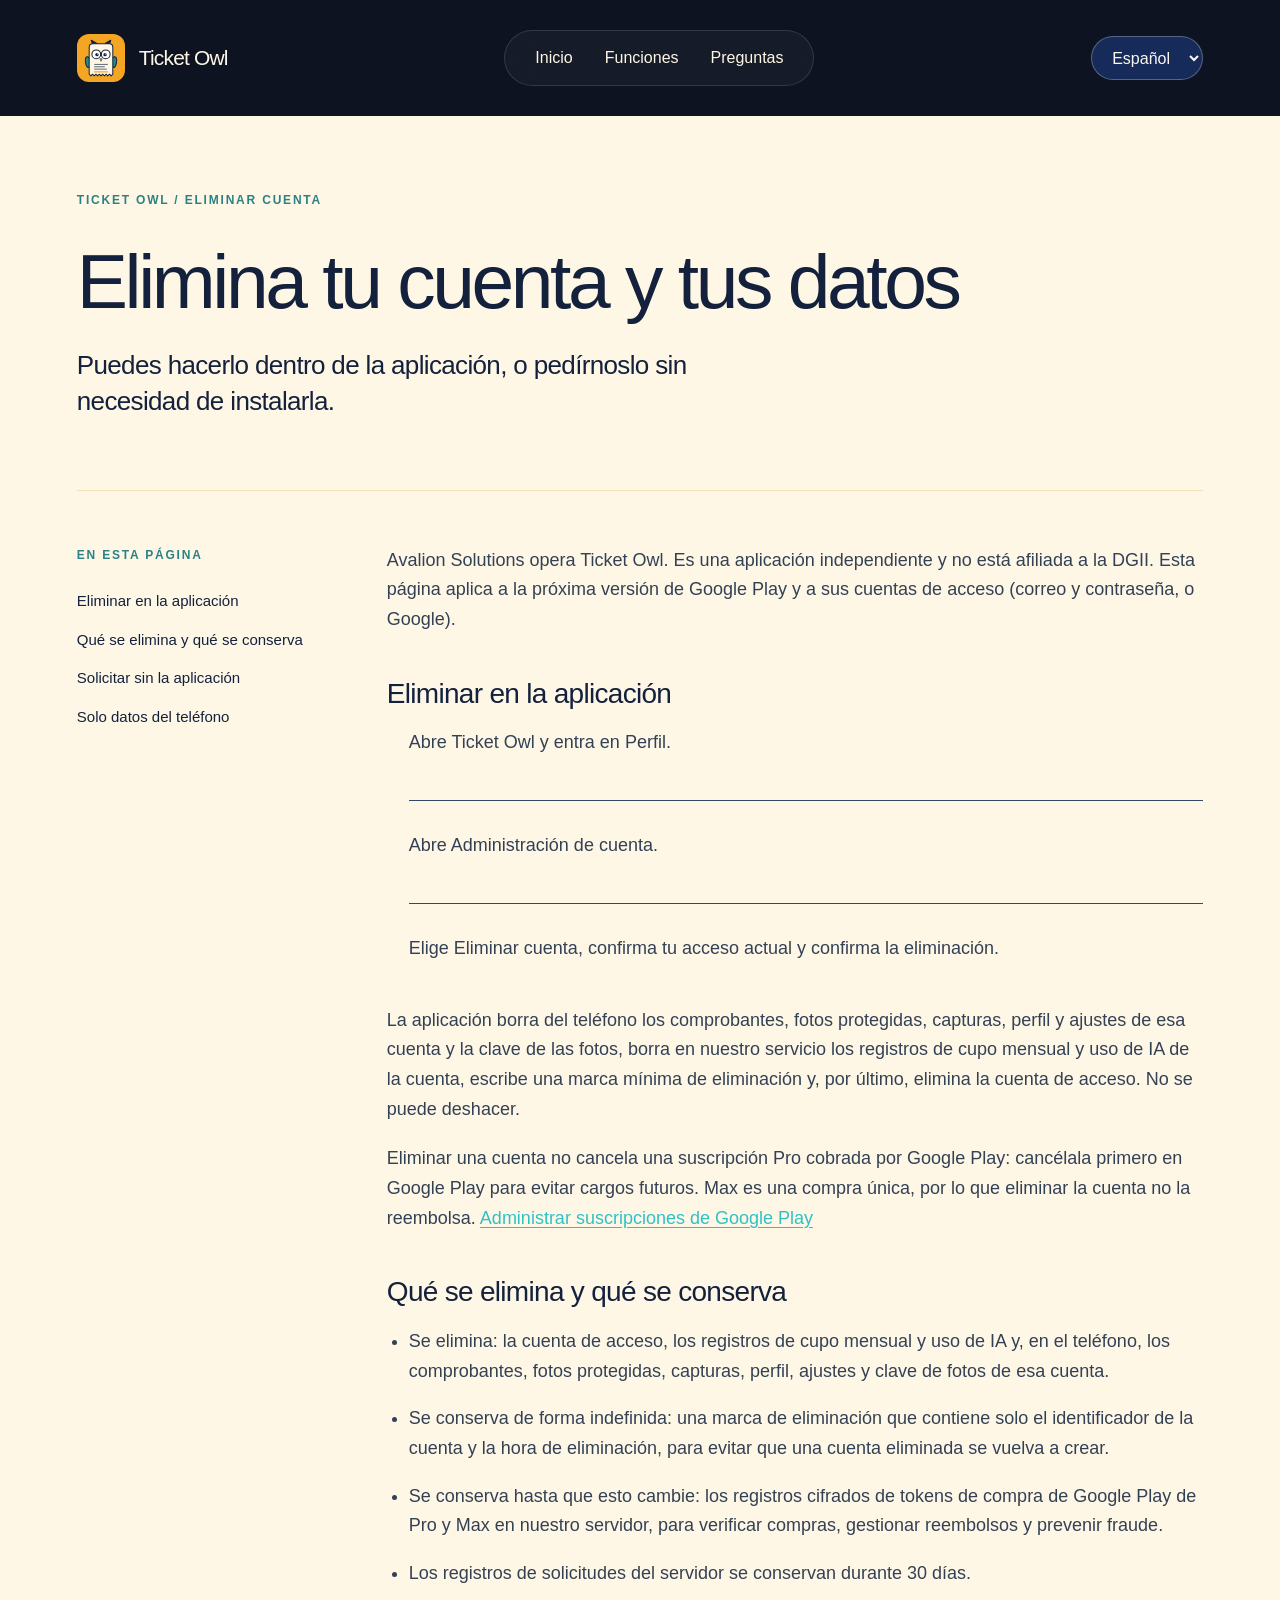
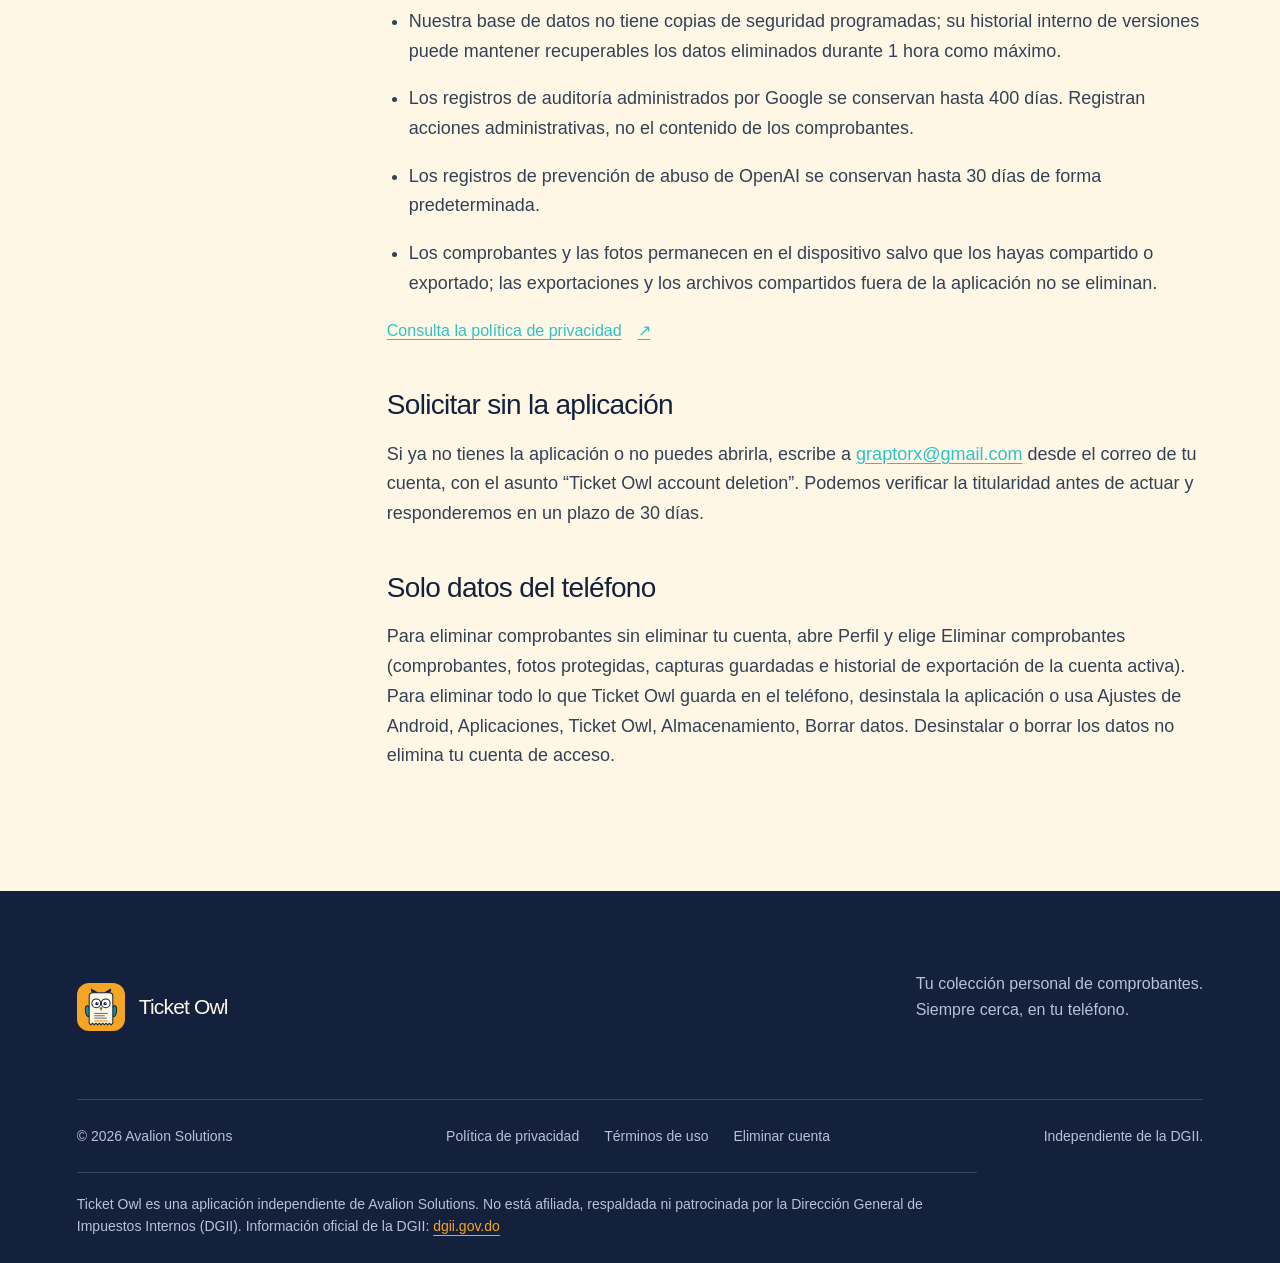
==== commit f73aa143: "Round 2: truthful deletion/retention facts, Max coverage, request-log and AI payload disclosure, rem" ====
--- a/delete-account.html
+++ b/delete-account.html
@@ -1,2 +1,2 @@
 <!doctype html>
-<html lang="es"><head><meta charset="utf-8"><meta name="viewport" content="width=device-width,initial-scale=1"><meta name="description" content="Cómo eliminar tu cuenta y tus datos de Ticket Owl, dentro de la aplicación o sin ella."><meta name="theme-color" content="#14213D"><title data-en>Eliminar cuenta y datos · Ticket Owl</title><link rel="icon" href="assets/favicon.svg" type="image/svg+xml"><link rel="stylesheet" href="styles.css?v=0.2.0"><link rel="canonical" href="https://app.avalion.com.do/delete-account"></head><body class="policy-page"><a class="skip" href="#main"><span data-en="Skip to content" data-es="Ir al contenido">Ir al contenido</span></a><header class="site-header"><a class="brand" href="index.html"><img class="brand-icon" src="assets/app-logo.svg" width="48" height="48" alt=""><span>Ticket Owl</span></a><nav aria-label="Navegación principal" data-label-es="Navegación principal" data-label-en="Main navigation"><a href="index.html#overview"><span data-en="Overview" data-es="Inicio">Inicio</span></a><a href="index.html#features"><span data-en="Features" data-es="Funciones">Funciones</span></a><a href="index.html#questions"><span data-en="FAQ" data-es="Preguntas">Preguntas</span></a></nav><label class="language-control"><span class="sr-only"><span data-en="Language" data-es="Idioma">Idioma</span></span><select aria-label="Idioma" id="language"><option value="es">Español</option><option value="en">English</option></select></label></header><main id="main" class="policy"><div class="policy-heading"><p class="eyebrow"><span data-en="Ticket Owl / Delete account" data-es="Ticket Owl / Eliminar cuenta">Ticket Owl / Eliminar cuenta</span></p><h1><span data-en="Delete your account and data" data-es="Elimina tu cuenta y tus datos">Elimina tu cuenta y tus datos</span></h1><p class="large-copy"><span data-en="You can do this inside the app, or ask us without installing it." data-es="Puedes hacerlo dentro de la aplicación, o pedírnoslo sin necesidad de instalarla.">Puedes hacerlo dentro de la aplicación, o pedírnoslo sin necesidad de instalarla.</span></p></div><div class="policy-layout"><aside><nav aria-label="En esta página" data-label-es="En esta página" data-label-en="On this page"><span class="eyebrow"><span data-en="On this page" data-es="En esta página">En esta página</span></span><a href="#in-app"><span data-en="Delete in the app" data-es="Eliminar en la aplicación">Eliminar en la aplicación</span></a><a href="#what-is-deleted"><span data-en="What is deleted and kept" data-es="Qué se elimina y qué se conserva">Qué se elimina y qué se conserva</span></a><a href="#request"><span data-en="Request without the app" data-es="Solicitar sin la aplicación">Solicitar sin la aplicación</span></a><a href="#local-data"><span data-en="Data on your phone only" data-es="Solo datos del teléfono">Solo datos del teléfono</span></a></nav></aside><article><p><span data-en="Ticket Owl is operated by Avalion Solutions. It is an independent app and is not affiliated with DGII. This page applies to the upcoming Google Play release and its sign-in accounts (email and password, or Google)." data-es="Avalion Solutions opera Ticket Owl. Es una aplicación independiente y no está afiliada a la DGII. Esta página aplica a la próxima versión de Google Play y a sus cuentas de acceso (correo y contraseña, o Google).">Avalion Solutions opera Ticket Owl. Es una aplicación independiente y no está afiliada a la DGII. Esta página aplica a la próxima versión de Google Play y a sus cuentas de acceso (correo y contraseña, o Google).</span></p><h2 id="in-app"><span data-en="Delete in the app" data-es="Eliminar en la aplicación">Eliminar en la aplicación</span></h2><ol class="steps"><li><span data-en="Open Ticket Owl and go to Profile." data-es="Abre Ticket Owl y entra en Perfil.">Abre Ticket Owl y entra en Perfil.</span></li><li><span data-en="Open Account management." data-es="Abre Administración de cuenta.">Abre Administración de cuenta.</span></li><li><span data-en="Choose Delete account, confirm your current sign-in, and confirm the deletion." data-es="Elige Eliminar cuenta, confirma tu acceso actual y confirma la eliminación.">Elige Eliminar cuenta, confirma tu acceso actual y confirma la eliminación.</span></li></ol><p><span data-en="The app removes the account’s subscription and allowance records from our service, erases that account’s receipts, protected photos, drafts, profile and settings from the phone, and then deletes the sign-in account. This cannot be undone." data-es="La aplicación elimina de nuestro servicio los registros de suscripción y cupos de la cuenta, borra del teléfono los comprobantes, fotos protegidas, capturas, perfil y ajustes de esa cuenta y, por último, elimina la cuenta de acceso. No se puede deshacer.">La aplicación elimina de nuestro servicio los registros de suscripción y cupos de la cuenta, borra del teléfono los comprobantes, fotos protegidas, capturas, perfil y ajustes de esa cuenta y, por último, elimina la cuenta de acceso. No se puede deshacer.</span></p><p><span data-en="Deleting an account does not cancel a Pro subscription billed by Google Play. Cancel it first in Google Play to avoid future charges." data-es="Eliminar una cuenta no cancela una suscripción Pro cobrada por Google Play. Cancélala primero en Google Play para evitar cargos futuros.">Eliminar una cuenta no cancela una suscripción Pro cobrada por Google Play. Cancélala primero en Google Play para evitar cargos futuros.</span> <a href="https://play.google.com/store/account/subscriptions" rel="noopener"><span data-en="Manage Google Play subscriptions" data-es="Administrar suscripciones de Google Play">Administrar suscripciones de Google Play</span></a></p><h2 id="what-is-deleted"><span data-en="What is deleted and kept" data-es="Qué se elimina y qué se conserva">Qué se elimina y qué se conserva</span></h2><ul><li><span data-en="Deleted: the sign-in account, its subscription and allowance records, and on the phone that account’s receipts, protected photos, drafts, profile and settings." data-es="Se elimina: la cuenta de acceso, sus registros de suscripción y cupos y, en el teléfono, los comprobantes, fotos protegidas, capturas, perfil y ajustes de esa cuenta.">Se elimina: la cuenta de acceso, sus registros de suscripción y cupos y, en el teléfono, los comprobantes, fotos protegidas, capturas, perfil y ajustes de esa cuenta.</span></li><li><span data-en="Kept: exports and files you saved or shared outside the app." data-es="Se conserva: las exportaciones y los archivos que guardaste o compartiste fuera de la aplicación.">Se conserva: las exportaciones y los archivos que guardaste o compartiste fuera de la aplicación.</span></li><li><span data-en="A minimal account-deletion marker may remain to prevent the deleted account from being restored by accident." data-es="Puede conservarse un marcador mínimo de eliminación para evitar que la cuenta eliminada se restaure por accidente.">Puede conservarse un marcador mínimo de eliminación para evitar que la cuenta eliminada se restaure por accidente.</span></li><li><span data-en="Service providers’ own logs and backups follow their retention periods; for example, OpenAI may keep abuse-monitoring logs for up to 30 days by default. See the privacy policy." data-es="Los registros y copias de seguridad de los proveedores siguen sus propios plazos; por ejemplo, OpenAI puede conservar registros de prevención de abuso hasta 30 días de forma predeterminada. Consulta la política de privacidad.">Los registros y copias de seguridad de los proveedores siguen sus propios plazos; por ejemplo, OpenAI puede conservar registros de prevención de abuso hasta 30 días de forma predeterminada. Consulta la política de privacidad.</span></li></ul><p><a class="text-link" href="privacy.html#retention-and-deletion"><span data-en="Read the privacy policy" data-es="Consulta la política de privacidad">Consulta la política de privacidad</span> <span aria-hidden="true">↗</span></a></p><h2 id="request"><span data-en="Request without the app" data-es="Solicitar sin la aplicación">Solicitar sin la aplicación</span></h2><!-- TODO(owner): confirm the support address (currently the contact already used on this site) and state a response timeframe for deletion requests; none is published yet. --><p><span data-en="If you no longer have the app or cannot open it, email" data-es="Si ya no tienes la aplicación o no puedes abrirla, escribe a">Si ya no tienes la aplicación o no puedes abrirla, escribe a</span> <a href="mailto:graptorx@gmail.com?subject=Ticket%20Owl%20account%20deletion">graptorx@gmail.com</a> <span data-en="from the email address of your account, with the subject “Ticket Owl account deletion”. We may verify ownership before acting." data-es="desde el correo de tu cuenta, con el asunto “Ticket Owl account deletion”. Podemos verificar la titularidad antes de actuar.">desde el correo de tu cuenta, con el asunto “Ticket Owl account deletion”. Podemos verificar la titularidad antes de actuar.</span></p><h2 id="local-data"><span data-en="Data on your phone only" data-es="Solo datos del teléfono">Solo datos del teléfono</span></h2><p><span data-en="To delete receipts without deleting your account, open Profile and choose Delete all receipts (receipts, protected photos, saved captures and export history of the active account). To remove everything Ticket Owl stores on the phone, uninstall the app or use Android Settings, Apps, Ticket Owl, Storage, Clear data. Uninstalling or clearing data does not delete your sign-in account." data-es="Para eliminar comprobantes sin eliminar tu cuenta, abre Perfil y elige Eliminar comprobantes (comprobantes, fotos protegidas, capturas guardadas e historial de exportación de la cuenta activa). Para eliminar todo lo que Ticket Owl guarda en el teléfono, desinstala la aplicación o usa Ajustes de Android, Aplicaciones, Ticket Owl, Almacenamiento, Borrar datos. Desinstalar o borrar los datos no elimina tu cuenta de acceso.">Para eliminar comprobantes sin eliminar tu cuenta, abre Perfil y elige Eliminar comprobantes (comprobantes, fotos protegidas, capturas guardadas e historial de exportación de la cuenta activa). Para eliminar todo lo que Ticket Owl guarda en el teléfono, desinstala la aplicación o usa Ajustes de Android, Aplicaciones, Ticket Owl, Almacenamiento, Borrar datos. Desinstalar o borrar los datos no elimina tu cuenta de acceso.</span></p></article></div></main><footer class="site-footer"><div class="footer-top"><a class="brand" href="index.html"><img class="brand-icon" src="assets/app-logo.svg" width="48" height="48" alt="">Ticket Owl</a><p><span data-en="Your personal receipt collection." data-es="Tu colección personal de comprobantes.">Tu colección personal de comprobantes.</span><br><span data-en="Kept close, on your phone." data-es="Siempre cerca, en tu teléfono.">Siempre cerca, en tu teléfono.</span></p></div><div class="footer-bottom"><span>© 2026 Avalion Solutions</span><nav aria-label="Información legal" data-label-es="Información legal" data-label-en="Legal"><a href="privacy.html"><span data-en="Privacy policy" data-es="Política de privacidad">Política de privacidad</span></a><a href="terms.html"><span data-en="Terms of use" data-es="Términos de uso">Términos de uso</span></a><a href="delete-account.html"><span data-en="Delete account" data-es="Eliminar cuenta">Eliminar cuenta</span></a></nav><span><span data-en="Independent of DGII." data-es="Independiente de la DGII.">Independiente de la DGII.</span></span></div><p class="non-affiliation" id="non-affiliation"><span data-en="Ticket Owl is an independent app by Avalion Solutions. It is not affiliated with, endorsed by or sponsored by the Dirección General de Impuestos Internos (DGII). Official DGII information:" data-es="Ticket Owl es una aplicación independiente de Avalion Solutions. No está afiliada, respaldada ni patrocinada por la Dirección General de Impuestos Internos (DGII). Información oficial de la DGII:">Ticket Owl es una aplicación independiente de Avalion Solutions. No está afiliada, respaldada ni patrocinada por la Dirección General de Impuestos Internos (DGII). Información oficial de la DGII:</span> <a href="https://dgii.gov.do" rel="noopener">dgii.gov.do</a></p></footer><script src="language.js?v=0.2.0" defer></script></body></html>
+<html lang="es"><head><meta charset="utf-8"><meta name="viewport" content="width=device-width,initial-scale=1"><meta name="description" content="Cómo eliminar tu cuenta y tus datos de Ticket Owl, dentro de la aplicación o sin ella."><meta name="theme-color" content="#14213D"><title data-en>Eliminar cuenta y datos · Ticket Owl</title><link rel="icon" href="assets/favicon.svg" type="image/svg+xml"><link rel="stylesheet" href="styles.css?v=0.2.0"><link rel="canonical" href="https://app.avalion.com.do/delete-account"></head><body class="policy-page"><a class="skip" href="#main"><span data-en="Skip to content" data-es="Ir al contenido">Ir al contenido</span></a><header class="site-header"><a class="brand" href="index.html"><img class="brand-icon" src="assets/app-logo.svg" width="48" height="48" alt=""><span>Ticket Owl</span></a><nav aria-label="Navegación principal" data-label-es="Navegación principal" data-label-en="Main navigation"><a href="index.html#overview"><span data-en="Overview" data-es="Inicio">Inicio</span></a><a href="index.html#features"><span data-en="Features" data-es="Funciones">Funciones</span></a><a href="index.html#questions"><span data-en="FAQ" data-es="Preguntas">Preguntas</span></a></nav><label class="language-control"><span class="sr-only"><span data-en="Language" data-es="Idioma">Idioma</span></span><select aria-label="Idioma" id="language"><option value="es">Español</option><option value="en">English</option></select></label></header><main id="main" class="policy"><div class="policy-heading"><p class="eyebrow"><span data-en="Ticket Owl / Delete account" data-es="Ticket Owl / Eliminar cuenta">Ticket Owl / Eliminar cuenta</span></p><h1><span data-en="Delete your account and data" data-es="Elimina tu cuenta y tus datos">Elimina tu cuenta y tus datos</span></h1><p class="large-copy"><span data-en="You can do this inside the app, or ask us without installing it." data-es="Puedes hacerlo dentro de la aplicación, o pedírnoslo sin necesidad de instalarla.">Puedes hacerlo dentro de la aplicación, o pedírnoslo sin necesidad de instalarla.</span></p></div><div class="policy-layout"><aside><nav aria-label="En esta página" data-label-es="En esta página" data-label-en="On this page"><span class="eyebrow"><span data-en="On this page" data-es="En esta página">En esta página</span></span><a href="#in-app"><span data-en="Delete in the app" data-es="Eliminar en la aplicación">Eliminar en la aplicación</span></a><a href="#what-is-deleted"><span data-en="What is deleted and kept" data-es="Qué se elimina y qué se conserva">Qué se elimina y qué se conserva</span></a><a href="#request"><span data-en="Request without the app" data-es="Solicitar sin la aplicación">Solicitar sin la aplicación</span></a><a href="#local-data"><span data-en="Data on your phone only" data-es="Solo datos del teléfono">Solo datos del teléfono</span></a></nav></aside><article><p><span data-en="Ticket Owl is operated by Avalion Solutions. It is an independent app and is not affiliated with DGII. This page applies to the upcoming Google Play release and its sign-in accounts (email and password, or Google)." data-es="Avalion Solutions opera Ticket Owl. Es una aplicación independiente y no está afiliada a la DGII. Esta página aplica a la próxima versión de Google Play y a sus cuentas de acceso (correo y contraseña, o Google).">Avalion Solutions opera Ticket Owl. Es una aplicación independiente y no está afiliada a la DGII. Esta página aplica a la próxima versión de Google Play y a sus cuentas de acceso (correo y contraseña, o Google).</span></p><h2 id="in-app"><span data-en="Delete in the app" data-es="Eliminar en la aplicación">Eliminar en la aplicación</span></h2><ol class="steps"><li><span data-en="Open Ticket Owl and go to Profile." data-es="Abre Ticket Owl y entra en Perfil.">Abre Ticket Owl y entra en Perfil.</span></li><li><span data-en="Open Account management." data-es="Abre Administración de cuenta.">Abre Administración de cuenta.</span></li><li><span data-en="Choose Delete account, confirm your current sign-in, and confirm the deletion." data-es="Elige Eliminar cuenta, confirma tu acceso actual y confirma la eliminación.">Elige Eliminar cuenta, confirma tu acceso actual y confirma la eliminación.</span></li></ol><p><span data-en="The app erases that account’s receipts, protected photos, drafts, profile and settings and the photo key from the phone, erases the account’s monthly allowance and AI-usage records on our service, writes a minimal deletion tombstone, and then deletes the sign-in account. This cannot be undone." data-es="La aplicación borra del teléfono los comprobantes, fotos protegidas, capturas, perfil y ajustes de esa cuenta y la clave de las fotos, borra en nuestro servicio los registros de cupo mensual y uso de IA de la cuenta, escribe una marca mínima de eliminación y, por último, elimina la cuenta de acceso. No se puede deshacer.">La aplicación borra del teléfono los comprobantes, fotos protegidas, capturas, perfil y ajustes de esa cuenta y la clave de las fotos, borra en nuestro servicio los registros de cupo mensual y uso de IA de la cuenta, escribe una marca mínima de eliminación y, por último, elimina la cuenta de acceso. No se puede deshacer.</span></p><p><span data-en="Deleting an account does not cancel a Pro subscription billed by Google Play: cancel it first in Google Play to avoid future charges. Max is a one-time purchase, so deleting the account does not refund it." data-es="Eliminar una cuenta no cancela una suscripción Pro cobrada por Google Play: cancélala primero en Google Play para evitar cargos futuros. Max es una compra única, por lo que eliminar la cuenta no la reembolsa.">Eliminar una cuenta no cancela una suscripción Pro cobrada por Google Play: cancélala primero en Google Play para evitar cargos futuros. Max es una compra única, por lo que eliminar la cuenta no la reembolsa.</span> <a href="https://play.google.com/store/account/subscriptions" rel="noopener"><span data-en="Manage Google Play subscriptions" data-es="Administrar suscripciones de Google Play">Administrar suscripciones de Google Play</span></a></p><h2 id="what-is-deleted"><span data-en="What is deleted and kept" data-es="Qué se elimina y qué se conserva">Qué se elimina y qué se conserva</span></h2><ul><li><span data-en="Deleted: the sign-in account, the monthly allowance and AI-usage records, and on the phone that account’s receipts, protected photos, drafts, profile, settings and photo key." data-es="Se elimina: la cuenta de acceso, los registros de cupo mensual y uso de IA y, en el teléfono, los comprobantes, fotos protegidas, capturas, perfil, ajustes y clave de fotos de esa cuenta.">Se elimina: la cuenta de acceso, los registros de cupo mensual y uso de IA y, en el teléfono, los comprobantes, fotos protegidas, capturas, perfil, ajustes y clave de fotos de esa cuenta.</span></li><li><span data-en="Kept indefinitely: a deletion tombstone holding only the account identifier and the deletion time, to stop a deleted account from being recreated." data-es="Se conserva de forma indefinida: una marca de eliminación que contiene solo el identificador de la cuenta y la hora de eliminación, para evitar que una cuenta eliminada se vuelva a crear.">Se conserva de forma indefinida: una marca de eliminación que contiene solo el identificador de la cuenta y la hora de eliminación, para evitar que una cuenta eliminada se vuelva a crear.</span></li><li><span data-en="Kept until this is changed: encrypted Google Play purchase-token records for Pro and Max on our server, for purchase verification, refunds and fraud prevention." data-es="Se conserva hasta que esto cambie: los registros cifrados de tokens de compra de Google Play de Pro y Max en nuestro servidor, para verificar compras, gestionar reembolsos y prevenir fraude.">Se conserva hasta que esto cambie: los registros cifrados de tokens de compra de Google Play de Pro y Max en nuestro servidor, para verificar compras, gestionar reembolsos y prevenir fraude.</span></li><!-- OWNER: BUG-1795024914300-a26bdf853c1cee77 --><li><span data-en="Server request logs are kept for 30 days." data-es="Los registros de solicitudes del servidor se conservan durante 30 días.">Los registros de solicitudes del servidor se conservan durante 30 días.</span></li><li><span data-en="Our database has no scheduled backups; its internal version history can keep deleted data recoverable for at most 1 hour." data-es="Nuestra base de datos no tiene copias de seguridad programadas; su historial interno de versiones puede mantener recuperables los datos eliminados durante 1 hora como máximo.">Nuestra base de datos no tiene copias de seguridad programadas; su historial interno de versiones puede mantener recuperables los datos eliminados durante 1 hora como máximo.</span></li><li><span data-en="Google-administered audit logs are kept for up to 400 days. They record administrative actions, not receipt content." data-es="Los registros de auditoría administrados por Google se conservan hasta 400 días. Registran acciones administrativas, no el contenido de los comprobantes.">Los registros de auditoría administrados por Google se conservan hasta 400 días. Registran acciones administrativas, no el contenido de los comprobantes.</span></li><li><span data-en="OpenAI abuse-monitoring logs are kept for up to 30 days by default." data-es="Los registros de prevención de abuso de OpenAI se conservan hasta 30 días de forma predeterminada.">Los registros de prevención de abuso de OpenAI se conservan hasta 30 días de forma predeterminada.</span></li><li><span data-en="Receipts and photos stay on the device unless you shared or exported them; exports and files you shared outside the app are not deleted." data-es="Los comprobantes y las fotos permanecen en el dispositivo salvo que los hayas compartido o exportado; las exportaciones y los archivos compartidos fuera de la aplicación no se eliminan.">Los comprobantes y las fotos permanecen en el dispositivo salvo que los hayas compartido o exportado; las exportaciones y los archivos compartidos fuera de la aplicación no se eliminan.</span></li></ul><p><a class="text-link" href="privacy.html#retention-and-deletion"><span data-en="Read the privacy policy" data-es="Consulta la política de privacidad">Consulta la política de privacidad</span> <span aria-hidden="true">↗</span></a></p><h2 id="request"><span data-en="Request without the app" data-es="Solicitar sin la aplicación">Solicitar sin la aplicación</span></h2><!-- TODO(owner): confirm the support address (currently the contact already used on this site) and state a response timeframe for deletion requests; none is published yet. --><!-- OWNER: confirm response time --><p><span data-en="If you no longer have the app or cannot open it, email" data-es="Si ya no tienes la aplicación o no puedes abrirla, escribe a">Si ya no tienes la aplicación o no puedes abrirla, escribe a</span> <a href="mailto:graptorx@gmail.com?subject=Ticket%20Owl%20account%20deletion">graptorx@gmail.com</a> <span data-en="from the email address of your account, with the subject “Ticket Owl account deletion”. We may verify ownership before acting and will respond within 30 days." data-es="desde el correo de tu cuenta, con el asunto “Ticket Owl account deletion”. Podemos verificar la titularidad antes de actuar y responderemos en un plazo de 30 días.">desde el correo de tu cuenta, con el asunto “Ticket Owl account deletion”. Podemos verificar la titularidad antes de actuar y responderemos en un plazo de 30 días.</span></p><h2 id="local-data"><span data-en="Data on your phone only" data-es="Solo datos del teléfono">Solo datos del teléfono</span></h2><p><span data-en="To delete receipts without deleting your account, open Profile and choose Delete all receipts (receipts, protected photos, saved captures and export history of the active account). To remove everything Ticket Owl stores on the phone, uninstall the app or use Android Settings, Apps, Ticket Owl, Storage, Clear data. Uninstalling or clearing data does not delete your sign-in account." data-es="Para eliminar comprobantes sin eliminar tu cuenta, abre Perfil y elige Eliminar comprobantes (comprobantes, fotos protegidas, capturas guardadas e historial de exportación de la cuenta activa). Para eliminar todo lo que Ticket Owl guarda en el teléfono, desinstala la aplicación o usa Ajustes de Android, Aplicaciones, Ticket Owl, Almacenamiento, Borrar datos. Desinstalar o borrar los datos no elimina tu cuenta de acceso.">Para eliminar comprobantes sin eliminar tu cuenta, abre Perfil y elige Eliminar comprobantes (comprobantes, fotos protegidas, capturas guardadas e historial de exportación de la cuenta activa). Para eliminar todo lo que Ticket Owl guarda en el teléfono, desinstala la aplicación o usa Ajustes de Android, Aplicaciones, Ticket Owl, Almacenamiento, Borrar datos. Desinstalar o borrar los datos no elimina tu cuenta de acceso.</span></p></article></div></main><footer class="site-footer"><div class="footer-top"><a class="brand" href="index.html"><img class="brand-icon" src="assets/app-logo.svg" width="48" height="48" alt="">Ticket Owl</a><p><span data-en="Your personal receipt collection." data-es="Tu colección personal de comprobantes.">Tu colección personal de comprobantes.</span><br><span data-en="Kept close, on your phone." data-es="Siempre cerca, en tu teléfono.">Siempre cerca, en tu teléfono.</span></p></div><div class="footer-bottom"><span>© 2026 Avalion Solutions</span><nav aria-label="Información legal" data-label-es="Información legal" data-label-en="Legal"><a href="privacy.html"><span data-en="Privacy policy" data-es="Política de privacidad">Política de privacidad</span></a><a href="terms.html"><span data-en="Terms of use" data-es="Términos de uso">Términos de uso</span></a><a href="delete-account.html"><span data-en="Delete account" data-es="Eliminar cuenta">Eliminar cuenta</span></a></nav><span><span data-en="Independent of DGII." data-es="Independiente de la DGII.">Independiente de la DGII.</span></span></div><p class="non-affiliation" id="non-affiliation"><span data-en="Ticket Owl is an independent app by Avalion Solutions. It is not affiliated with, endorsed by or sponsored by the Dirección General de Impuestos Internos (DGII). Official DGII information:" data-es="Ticket Owl es una aplicación independiente de Avalion Solutions. No está afiliada, respaldada ni patrocinada por la Dirección General de Impuestos Internos (DGII). Información oficial de la DGII:">Ticket Owl es una aplicación independiente de Avalion Solutions. No está afiliada, respaldada ni patrocinada por la Dirección General de Impuestos Internos (DGII). Información oficial de la DGII:</span> <a href="https://dgii.gov.do" rel="noopener">dgii.gov.do</a></p></footer><script src="language.js?v=0.2.0" defer></script></body></html>
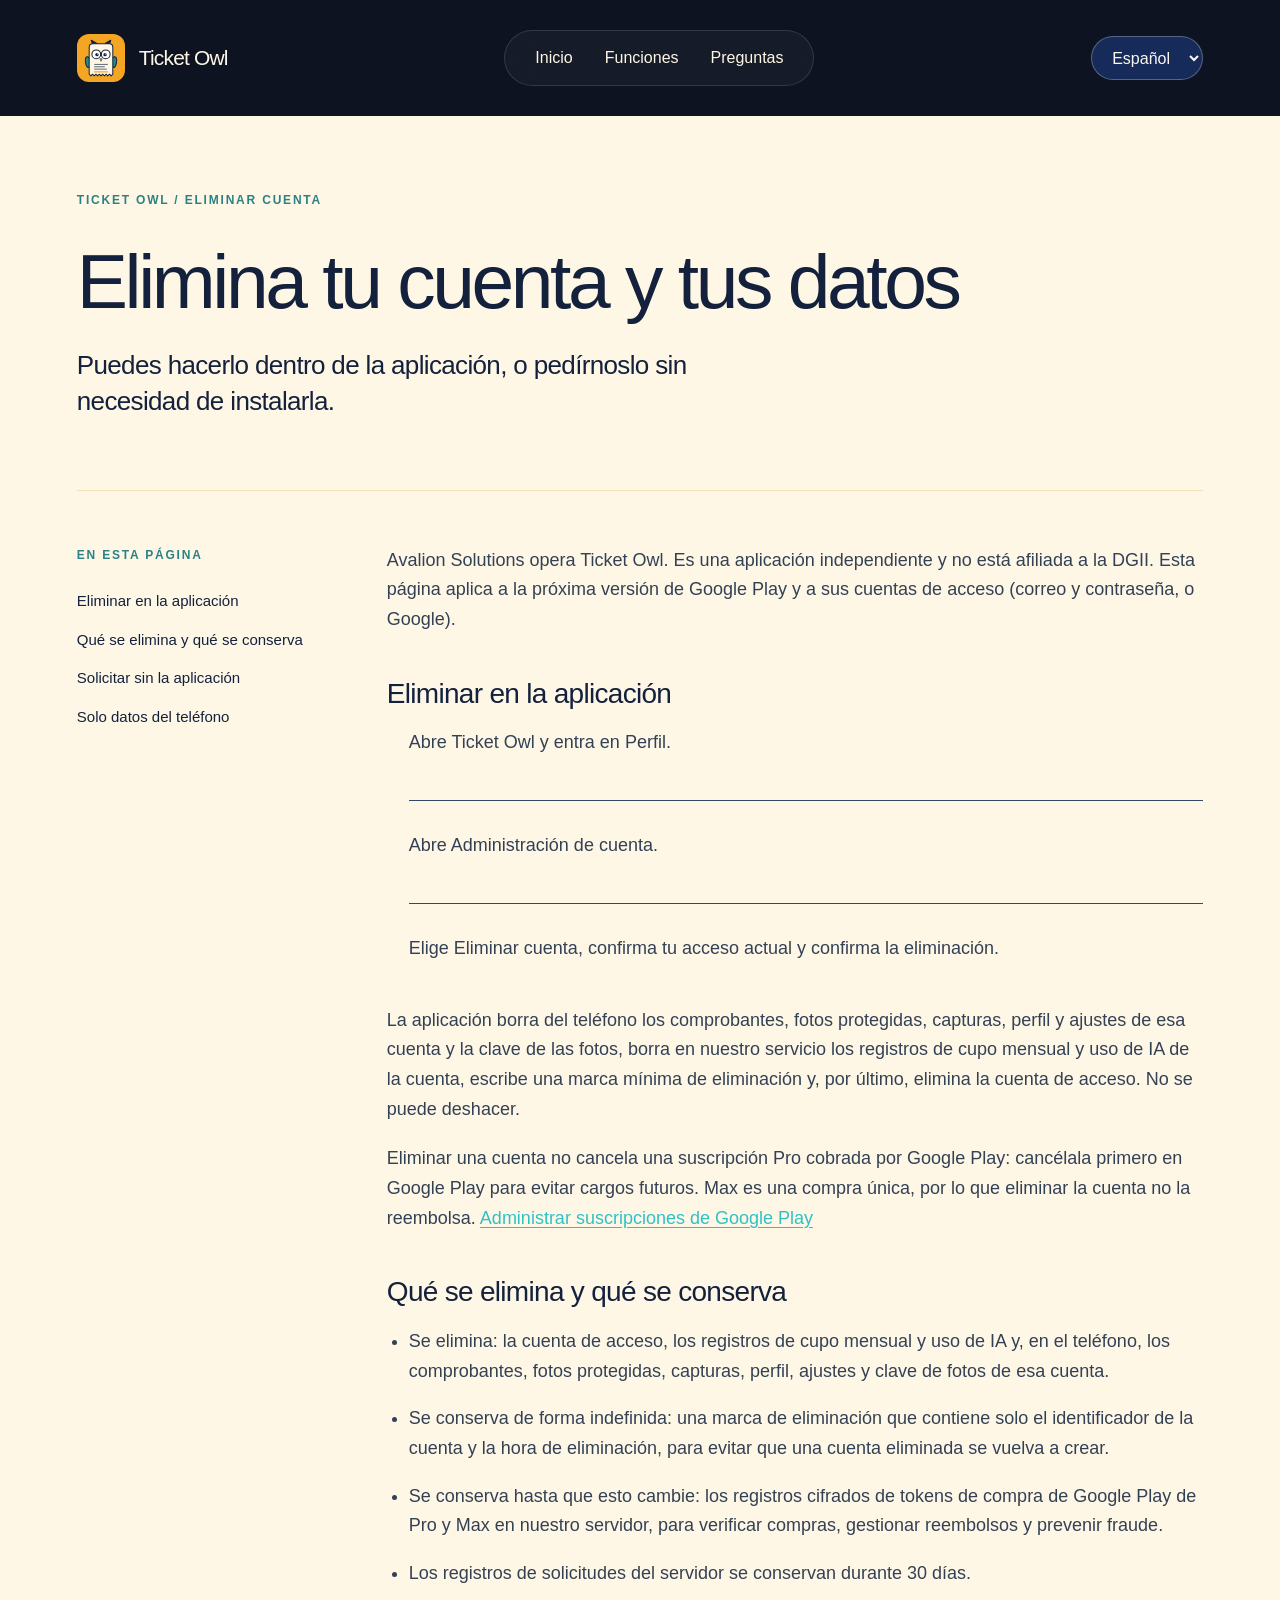
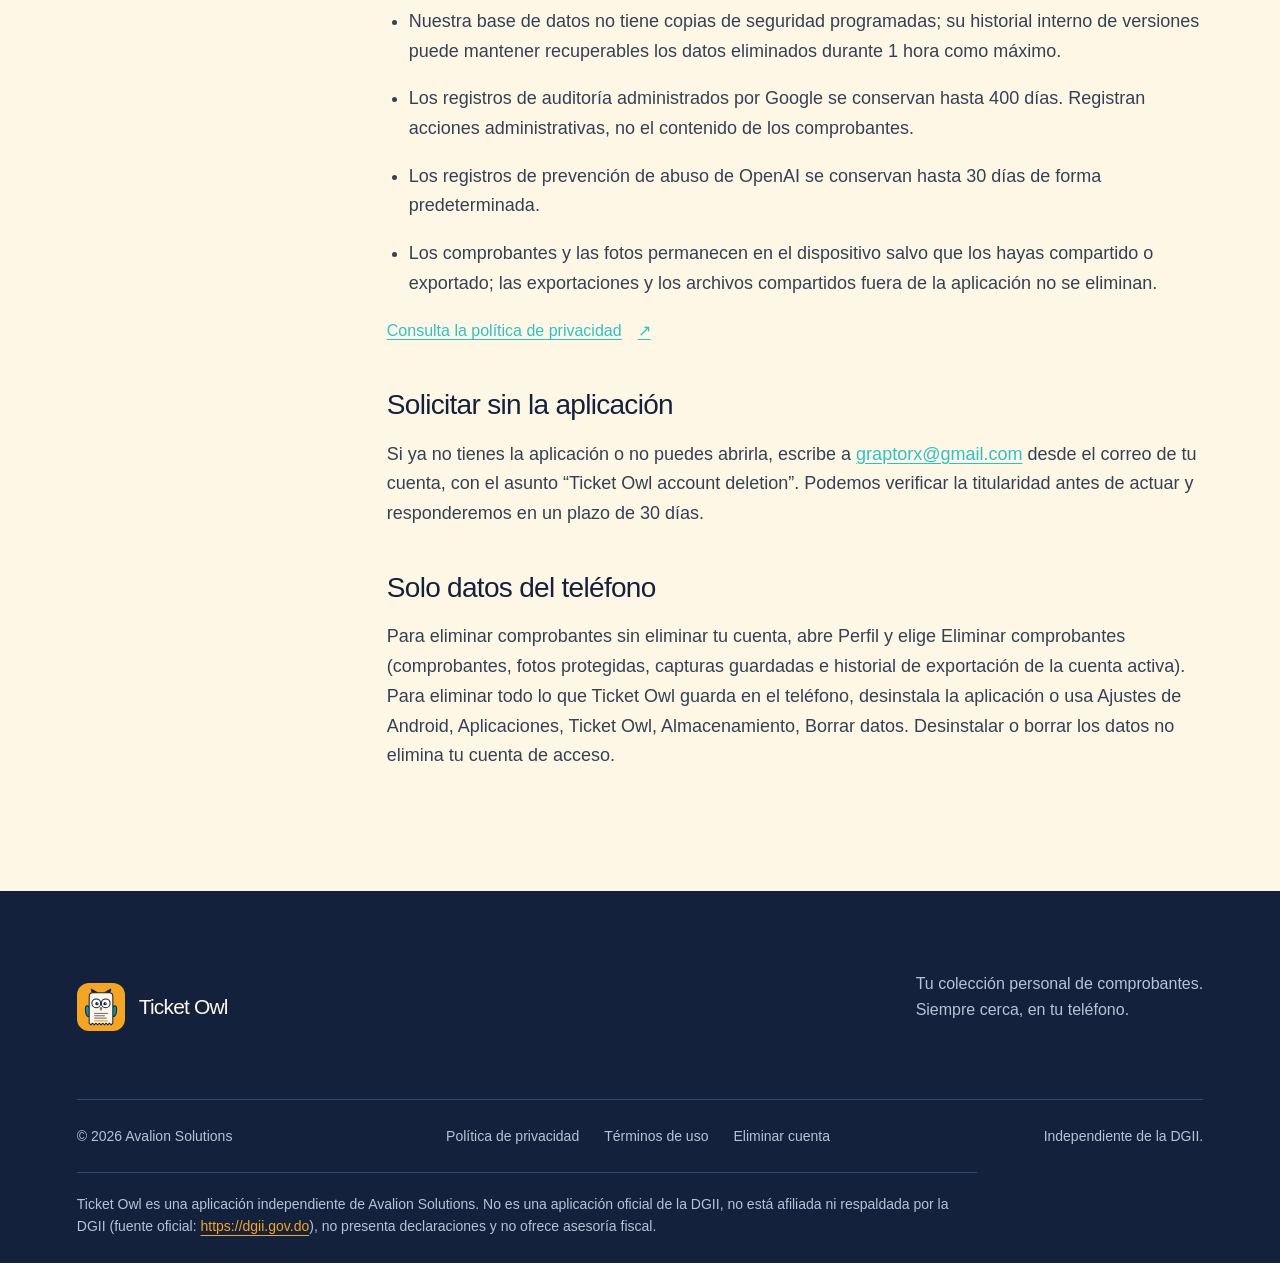
==== commit 43e0ac83: "Round 3: match SG-08 Play listing wording (non-affiliation, AI, plans, pricing); support-email owner" ====
--- a/delete-account.html
+++ b/delete-account.html
@@ -1,2 +1,2 @@
 <!doctype html>
-<html lang="es"><head><meta charset="utf-8"><meta name="viewport" content="width=device-width,initial-scale=1"><meta name="description" content="Cómo eliminar tu cuenta y tus datos de Ticket Owl, dentro de la aplicación o sin ella."><meta name="theme-color" content="#14213D"><title data-en>Eliminar cuenta y datos · Ticket Owl</title><link rel="icon" href="assets/favicon.svg" type="image/svg+xml"><link rel="stylesheet" href="styles.css?v=0.2.0"><link rel="canonical" href="https://app.avalion.com.do/delete-account"></head><body class="policy-page"><a class="skip" href="#main"><span data-en="Skip to content" data-es="Ir al contenido">Ir al contenido</span></a><header class="site-header"><a class="brand" href="index.html"><img class="brand-icon" src="assets/app-logo.svg" width="48" height="48" alt=""><span>Ticket Owl</span></a><nav aria-label="Navegación principal" data-label-es="Navegación principal" data-label-en="Main navigation"><a href="index.html#overview"><span data-en="Overview" data-es="Inicio">Inicio</span></a><a href="index.html#features"><span data-en="Features" data-es="Funciones">Funciones</span></a><a href="index.html#questions"><span data-en="FAQ" data-es="Preguntas">Preguntas</span></a></nav><label class="language-control"><span class="sr-only"><span data-en="Language" data-es="Idioma">Idioma</span></span><select aria-label="Idioma" id="language"><option value="es">Español</option><option value="en">English</option></select></label></header><main id="main" class="policy"><div class="policy-heading"><p class="eyebrow"><span data-en="Ticket Owl / Delete account" data-es="Ticket Owl / Eliminar cuenta">Ticket Owl / Eliminar cuenta</span></p><h1><span data-en="Delete your account and data" data-es="Elimina tu cuenta y tus datos">Elimina tu cuenta y tus datos</span></h1><p class="large-copy"><span data-en="You can do this inside the app, or ask us without installing it." data-es="Puedes hacerlo dentro de la aplicación, o pedírnoslo sin necesidad de instalarla.">Puedes hacerlo dentro de la aplicación, o pedírnoslo sin necesidad de instalarla.</span></p></div><div class="policy-layout"><aside><nav aria-label="En esta página" data-label-es="En esta página" data-label-en="On this page"><span class="eyebrow"><span data-en="On this page" data-es="En esta página">En esta página</span></span><a href="#in-app"><span data-en="Delete in the app" data-es="Eliminar en la aplicación">Eliminar en la aplicación</span></a><a href="#what-is-deleted"><span data-en="What is deleted and kept" data-es="Qué se elimina y qué se conserva">Qué se elimina y qué se conserva</span></a><a href="#request"><span data-en="Request without the app" data-es="Solicitar sin la aplicación">Solicitar sin la aplicación</span></a><a href="#local-data"><span data-en="Data on your phone only" data-es="Solo datos del teléfono">Solo datos del teléfono</span></a></nav></aside><article><p><span data-en="Ticket Owl is operated by Avalion Solutions. It is an independent app and is not affiliated with DGII. This page applies to the upcoming Google Play release and its sign-in accounts (email and password, or Google)." data-es="Avalion Solutions opera Ticket Owl. Es una aplicación independiente y no está afiliada a la DGII. Esta página aplica a la próxima versión de Google Play y a sus cuentas de acceso (correo y contraseña, o Google).">Avalion Solutions opera Ticket Owl. Es una aplicación independiente y no está afiliada a la DGII. Esta página aplica a la próxima versión de Google Play y a sus cuentas de acceso (correo y contraseña, o Google).</span></p><h2 id="in-app"><span data-en="Delete in the app" data-es="Eliminar en la aplicación">Eliminar en la aplicación</span></h2><ol class="steps"><li><span data-en="Open Ticket Owl and go to Profile." data-es="Abre Ticket Owl y entra en Perfil.">Abre Ticket Owl y entra en Perfil.</span></li><li><span data-en="Open Account management." data-es="Abre Administración de cuenta.">Abre Administración de cuenta.</span></li><li><span data-en="Choose Delete account, confirm your current sign-in, and confirm the deletion." data-es="Elige Eliminar cuenta, confirma tu acceso actual y confirma la eliminación.">Elige Eliminar cuenta, confirma tu acceso actual y confirma la eliminación.</span></li></ol><p><span data-en="The app erases that account’s receipts, protected photos, drafts, profile and settings and the photo key from the phone, erases the account’s monthly allowance and AI-usage records on our service, writes a minimal deletion tombstone, and then deletes the sign-in account. This cannot be undone." data-es="La aplicación borra del teléfono los comprobantes, fotos protegidas, capturas, perfil y ajustes de esa cuenta y la clave de las fotos, borra en nuestro servicio los registros de cupo mensual y uso de IA de la cuenta, escribe una marca mínima de eliminación y, por último, elimina la cuenta de acceso. No se puede deshacer.">La aplicación borra del teléfono los comprobantes, fotos protegidas, capturas, perfil y ajustes de esa cuenta y la clave de las fotos, borra en nuestro servicio los registros de cupo mensual y uso de IA de la cuenta, escribe una marca mínima de eliminación y, por último, elimina la cuenta de acceso. No se puede deshacer.</span></p><p><span data-en="Deleting an account does not cancel a Pro subscription billed by Google Play: cancel it first in Google Play to avoid future charges. Max is a one-time purchase, so deleting the account does not refund it." data-es="Eliminar una cuenta no cancela una suscripción Pro cobrada por Google Play: cancélala primero en Google Play para evitar cargos futuros. Max es una compra única, por lo que eliminar la cuenta no la reembolsa.">Eliminar una cuenta no cancela una suscripción Pro cobrada por Google Play: cancélala primero en Google Play para evitar cargos futuros. Max es una compra única, por lo que eliminar la cuenta no la reembolsa.</span> <a href="https://play.google.com/store/account/subscriptions" rel="noopener"><span data-en="Manage Google Play subscriptions" data-es="Administrar suscripciones de Google Play">Administrar suscripciones de Google Play</span></a></p><h2 id="what-is-deleted"><span data-en="What is deleted and kept" data-es="Qué se elimina y qué se conserva">Qué se elimina y qué se conserva</span></h2><ul><li><span data-en="Deleted: the sign-in account, the monthly allowance and AI-usage records, and on the phone that account’s receipts, protected photos, drafts, profile, settings and photo key." data-es="Se elimina: la cuenta de acceso, los registros de cupo mensual y uso de IA y, en el teléfono, los comprobantes, fotos protegidas, capturas, perfil, ajustes y clave de fotos de esa cuenta.">Se elimina: la cuenta de acceso, los registros de cupo mensual y uso de IA y, en el teléfono, los comprobantes, fotos protegidas, capturas, perfil, ajustes y clave de fotos de esa cuenta.</span></li><li><span data-en="Kept indefinitely: a deletion tombstone holding only the account identifier and the deletion time, to stop a deleted account from being recreated." data-es="Se conserva de forma indefinida: una marca de eliminación que contiene solo el identificador de la cuenta y la hora de eliminación, para evitar que una cuenta eliminada se vuelva a crear.">Se conserva de forma indefinida: una marca de eliminación que contiene solo el identificador de la cuenta y la hora de eliminación, para evitar que una cuenta eliminada se vuelva a crear.</span></li><li><span data-en="Kept until this is changed: encrypted Google Play purchase-token records for Pro and Max on our server, for purchase verification, refunds and fraud prevention." data-es="Se conserva hasta que esto cambie: los registros cifrados de tokens de compra de Google Play de Pro y Max en nuestro servidor, para verificar compras, gestionar reembolsos y prevenir fraude.">Se conserva hasta que esto cambie: los registros cifrados de tokens de compra de Google Play de Pro y Max en nuestro servidor, para verificar compras, gestionar reembolsos y prevenir fraude.</span></li><!-- OWNER: BUG-1795024914300-a26bdf853c1cee77 --><li><span data-en="Server request logs are kept for 30 days." data-es="Los registros de solicitudes del servidor se conservan durante 30 días.">Los registros de solicitudes del servidor se conservan durante 30 días.</span></li><li><span data-en="Our database has no scheduled backups; its internal version history can keep deleted data recoverable for at most 1 hour." data-es="Nuestra base de datos no tiene copias de seguridad programadas; su historial interno de versiones puede mantener recuperables los datos eliminados durante 1 hora como máximo.">Nuestra base de datos no tiene copias de seguridad programadas; su historial interno de versiones puede mantener recuperables los datos eliminados durante 1 hora como máximo.</span></li><li><span data-en="Google-administered audit logs are kept for up to 400 days. They record administrative actions, not receipt content." data-es="Los registros de auditoría administrados por Google se conservan hasta 400 días. Registran acciones administrativas, no el contenido de los comprobantes.">Los registros de auditoría administrados por Google se conservan hasta 400 días. Registran acciones administrativas, no el contenido de los comprobantes.</span></li><li><span data-en="OpenAI abuse-monitoring logs are kept for up to 30 days by default." data-es="Los registros de prevención de abuso de OpenAI se conservan hasta 30 días de forma predeterminada.">Los registros de prevención de abuso de OpenAI se conservan hasta 30 días de forma predeterminada.</span></li><li><span data-en="Receipts and photos stay on the device unless you shared or exported them; exports and files you shared outside the app are not deleted." data-es="Los comprobantes y las fotos permanecen en el dispositivo salvo que los hayas compartido o exportado; las exportaciones y los archivos compartidos fuera de la aplicación no se eliminan.">Los comprobantes y las fotos permanecen en el dispositivo salvo que los hayas compartido o exportado; las exportaciones y los archivos compartidos fuera de la aplicación no se eliminan.</span></li></ul><p><a class="text-link" href="privacy.html#retention-and-deletion"><span data-en="Read the privacy policy" data-es="Consulta la política de privacidad">Consulta la política de privacidad</span> <span aria-hidden="true">↗</span></a></p><h2 id="request"><span data-en="Request without the app" data-es="Solicitar sin la aplicación">Solicitar sin la aplicación</span></h2><!-- TODO(owner): confirm the support address (currently the contact already used on this site) and state a response timeframe for deletion requests; none is published yet. --><!-- OWNER: confirm response time --><p><span data-en="If you no longer have the app or cannot open it, email" data-es="Si ya no tienes la aplicación o no puedes abrirla, escribe a">Si ya no tienes la aplicación o no puedes abrirla, escribe a</span> <a href="mailto:graptorx@gmail.com?subject=Ticket%20Owl%20account%20deletion">graptorx@gmail.com</a> <span data-en="from the email address of your account, with the subject “Ticket Owl account deletion”. We may verify ownership before acting and will respond within 30 days." data-es="desde el correo de tu cuenta, con el asunto “Ticket Owl account deletion”. Podemos verificar la titularidad antes de actuar y responderemos en un plazo de 30 días.">desde el correo de tu cuenta, con el asunto “Ticket Owl account deletion”. Podemos verificar la titularidad antes de actuar y responderemos en un plazo de 30 días.</span></p><h2 id="local-data"><span data-en="Data on your phone only" data-es="Solo datos del teléfono">Solo datos del teléfono</span></h2><p><span data-en="To delete receipts without deleting your account, open Profile and choose Delete all receipts (receipts, protected photos, saved captures and export history of the active account). To remove everything Ticket Owl stores on the phone, uninstall the app or use Android Settings, Apps, Ticket Owl, Storage, Clear data. Uninstalling or clearing data does not delete your sign-in account." data-es="Para eliminar comprobantes sin eliminar tu cuenta, abre Perfil y elige Eliminar comprobantes (comprobantes, fotos protegidas, capturas guardadas e historial de exportación de la cuenta activa). Para eliminar todo lo que Ticket Owl guarda en el teléfono, desinstala la aplicación o usa Ajustes de Android, Aplicaciones, Ticket Owl, Almacenamiento, Borrar datos. Desinstalar o borrar los datos no elimina tu cuenta de acceso.">Para eliminar comprobantes sin eliminar tu cuenta, abre Perfil y elige Eliminar comprobantes (comprobantes, fotos protegidas, capturas guardadas e historial de exportación de la cuenta activa). Para eliminar todo lo que Ticket Owl guarda en el teléfono, desinstala la aplicación o usa Ajustes de Android, Aplicaciones, Ticket Owl, Almacenamiento, Borrar datos. Desinstalar o borrar los datos no elimina tu cuenta de acceso.</span></p></article></div></main><footer class="site-footer"><div class="footer-top"><a class="brand" href="index.html"><img class="brand-icon" src="assets/app-logo.svg" width="48" height="48" alt="">Ticket Owl</a><p><span data-en="Your personal receipt collection." data-es="Tu colección personal de comprobantes.">Tu colección personal de comprobantes.</span><br><span data-en="Kept close, on your phone." data-es="Siempre cerca, en tu teléfono.">Siempre cerca, en tu teléfono.</span></p></div><div class="footer-bottom"><span>© 2026 Avalion Solutions</span><nav aria-label="Información legal" data-label-es="Información legal" data-label-en="Legal"><a href="privacy.html"><span data-en="Privacy policy" data-es="Política de privacidad">Política de privacidad</span></a><a href="terms.html"><span data-en="Terms of use" data-es="Términos de uso">Términos de uso</span></a><a href="delete-account.html"><span data-en="Delete account" data-es="Eliminar cuenta">Eliminar cuenta</span></a></nav><span><span data-en="Independent of DGII." data-es="Independiente de la DGII.">Independiente de la DGII.</span></span></div><p class="non-affiliation" id="non-affiliation"><span data-en="Ticket Owl is an independent app by Avalion Solutions. It is not affiliated with, endorsed by or sponsored by the Dirección General de Impuestos Internos (DGII). Official DGII information:" data-es="Ticket Owl es una aplicación independiente de Avalion Solutions. No está afiliada, respaldada ni patrocinada por la Dirección General de Impuestos Internos (DGII). Información oficial de la DGII:">Ticket Owl es una aplicación independiente de Avalion Solutions. No está afiliada, respaldada ni patrocinada por la Dirección General de Impuestos Internos (DGII). Información oficial de la DGII:</span> <a href="https://dgii.gov.do" rel="noopener">dgii.gov.do</a></p></footer><script src="language.js?v=0.2.0" defer></script></body></html>
+<html lang="es"><head><meta charset="utf-8"><meta name="viewport" content="width=device-width,initial-scale=1"><meta name="description" content="Cómo eliminar tu cuenta y tus datos de Ticket Owl, dentro de la aplicación o sin ella."><meta name="theme-color" content="#14213D"><title data-en>Eliminar cuenta y datos · Ticket Owl</title><link rel="icon" href="assets/favicon.svg" type="image/svg+xml"><link rel="stylesheet" href="styles.css?v=0.2.0"><link rel="canonical" href="https://app.avalion.com.do/delete-account"></head><body class="policy-page"><a class="skip" href="#main"><span data-en="Skip to content" data-es="Ir al contenido">Ir al contenido</span></a><header class="site-header"><a class="brand" href="index.html"><img class="brand-icon" src="assets/app-logo.svg" width="48" height="48" alt=""><span>Ticket Owl</span></a><nav aria-label="Navegación principal" data-label-es="Navegación principal" data-label-en="Main navigation"><a href="index.html#overview"><span data-en="Overview" data-es="Inicio">Inicio</span></a><a href="index.html#features"><span data-en="Features" data-es="Funciones">Funciones</span></a><a href="index.html#questions"><span data-en="FAQ" data-es="Preguntas">Preguntas</span></a></nav><label class="language-control"><span class="sr-only"><span data-en="Language" data-es="Idioma">Idioma</span></span><select aria-label="Idioma" id="language"><option value="es">Español</option><option value="en">English</option></select></label></header><main id="main" class="policy"><div class="policy-heading"><p class="eyebrow"><span data-en="Ticket Owl / Delete account" data-es="Ticket Owl / Eliminar cuenta">Ticket Owl / Eliminar cuenta</span></p><h1><span data-en="Delete your account and data" data-es="Elimina tu cuenta y tus datos">Elimina tu cuenta y tus datos</span></h1><p class="large-copy"><span data-en="You can do this inside the app, or ask us without installing it." data-es="Puedes hacerlo dentro de la aplicación, o pedírnoslo sin necesidad de instalarla.">Puedes hacerlo dentro de la aplicación, o pedírnoslo sin necesidad de instalarla.</span></p></div><div class="policy-layout"><aside><nav aria-label="En esta página" data-label-es="En esta página" data-label-en="On this page"><span class="eyebrow"><span data-en="On this page" data-es="En esta página">En esta página</span></span><a href="#in-app"><span data-en="Delete in the app" data-es="Eliminar en la aplicación">Eliminar en la aplicación</span></a><a href="#what-is-deleted"><span data-en="What is deleted and kept" data-es="Qué se elimina y qué se conserva">Qué se elimina y qué se conserva</span></a><a href="#request"><span data-en="Request without the app" data-es="Solicitar sin la aplicación">Solicitar sin la aplicación</span></a><a href="#local-data"><span data-en="Data on your phone only" data-es="Solo datos del teléfono">Solo datos del teléfono</span></a></nav></aside><article><p><span data-en="Ticket Owl is operated by Avalion Solutions. It is an independent app and is not affiliated with DGII. This page applies to the upcoming Google Play release and its sign-in accounts (email and password, or Google)." data-es="Avalion Solutions opera Ticket Owl. Es una aplicación independiente y no está afiliada a la DGII. Esta página aplica a la próxima versión de Google Play y a sus cuentas de acceso (correo y contraseña, o Google).">Avalion Solutions opera Ticket Owl. Es una aplicación independiente y no está afiliada a la DGII. Esta página aplica a la próxima versión de Google Play y a sus cuentas de acceso (correo y contraseña, o Google).</span></p><h2 id="in-app"><span data-en="Delete in the app" data-es="Eliminar en la aplicación">Eliminar en la aplicación</span></h2><ol class="steps"><li><span data-en="Open Ticket Owl and go to Profile." data-es="Abre Ticket Owl y entra en Perfil.">Abre Ticket Owl y entra en Perfil.</span></li><li><span data-en="Open Account management." data-es="Abre Administración de cuenta.">Abre Administración de cuenta.</span></li><li><span data-en="Choose Delete account, confirm your current sign-in, and confirm the deletion." data-es="Elige Eliminar cuenta, confirma tu acceso actual y confirma la eliminación.">Elige Eliminar cuenta, confirma tu acceso actual y confirma la eliminación.</span></li></ol><p><span data-en="The app erases that account’s receipts, protected photos, drafts, profile and settings and the photo key from the phone, erases the account’s monthly allowance and AI-usage records on our service, writes a minimal deletion tombstone, and then deletes the sign-in account. This cannot be undone." data-es="La aplicación borra del teléfono los comprobantes, fotos protegidas, capturas, perfil y ajustes de esa cuenta y la clave de las fotos, borra en nuestro servicio los registros de cupo mensual y uso de IA de la cuenta, escribe una marca mínima de eliminación y, por último, elimina la cuenta de acceso. No se puede deshacer.">La aplicación borra del teléfono los comprobantes, fotos protegidas, capturas, perfil y ajustes de esa cuenta y la clave de las fotos, borra en nuestro servicio los registros de cupo mensual y uso de IA de la cuenta, escribe una marca mínima de eliminación y, por último, elimina la cuenta de acceso. No se puede deshacer.</span></p><p><span data-en="Deleting an account does not cancel a Pro subscription billed by Google Play: cancel it first in Google Play to avoid future charges. Max is a one-time purchase, so deleting the account does not refund it." data-es="Eliminar una cuenta no cancela una suscripción Pro cobrada por Google Play: cancélala primero en Google Play para evitar cargos futuros. Max es una compra única, por lo que eliminar la cuenta no la reembolsa.">Eliminar una cuenta no cancela una suscripción Pro cobrada por Google Play: cancélala primero en Google Play para evitar cargos futuros. Max es una compra única, por lo que eliminar la cuenta no la reembolsa.</span> <a href="https://play.google.com/store/account/subscriptions" rel="noopener"><span data-en="Manage Google Play subscriptions" data-es="Administrar suscripciones de Google Play">Administrar suscripciones de Google Play</span></a></p><h2 id="what-is-deleted"><span data-en="What is deleted and kept" data-es="Qué se elimina y qué se conserva">Qué se elimina y qué se conserva</span></h2><ul><li><span data-en="Deleted: the sign-in account, the monthly allowance and AI-usage records, and on the phone that account’s receipts, protected photos, drafts, profile, settings and photo key." data-es="Se elimina: la cuenta de acceso, los registros de cupo mensual y uso de IA y, en el teléfono, los comprobantes, fotos protegidas, capturas, perfil, ajustes y clave de fotos de esa cuenta.">Se elimina: la cuenta de acceso, los registros de cupo mensual y uso de IA y, en el teléfono, los comprobantes, fotos protegidas, capturas, perfil, ajustes y clave de fotos de esa cuenta.</span></li><li><span data-en="Kept indefinitely: a deletion tombstone holding only the account identifier and the deletion time, to stop a deleted account from being recreated." data-es="Se conserva de forma indefinida: una marca de eliminación que contiene solo el identificador de la cuenta y la hora de eliminación, para evitar que una cuenta eliminada se vuelva a crear.">Se conserva de forma indefinida: una marca de eliminación que contiene solo el identificador de la cuenta y la hora de eliminación, para evitar que una cuenta eliminada se vuelva a crear.</span></li><li><span data-en="Kept until this is changed: encrypted Google Play purchase-token records for Pro and Max on our server, for purchase verification, refunds and fraud prevention." data-es="Se conserva hasta que esto cambie: los registros cifrados de tokens de compra de Google Play de Pro y Max en nuestro servidor, para verificar compras, gestionar reembolsos y prevenir fraude.">Se conserva hasta que esto cambie: los registros cifrados de tokens de compra de Google Play de Pro y Max en nuestro servidor, para verificar compras, gestionar reembolsos y prevenir fraude.</span></li><!-- OWNER: BUG-1795024914300-a26bdf853c1cee77 --><li><span data-en="Server request logs are kept for 30 days." data-es="Los registros de solicitudes del servidor se conservan durante 30 días.">Los registros de solicitudes del servidor se conservan durante 30 días.</span></li><li><span data-en="Our database has no scheduled backups; its internal version history can keep deleted data recoverable for at most 1 hour." data-es="Nuestra base de datos no tiene copias de seguridad programadas; su historial interno de versiones puede mantener recuperables los datos eliminados durante 1 hora como máximo.">Nuestra base de datos no tiene copias de seguridad programadas; su historial interno de versiones puede mantener recuperables los datos eliminados durante 1 hora como máximo.</span></li><li><span data-en="Google-administered audit logs are kept for up to 400 days. They record administrative actions, not receipt content." data-es="Los registros de auditoría administrados por Google se conservan hasta 400 días. Registran acciones administrativas, no el contenido de los comprobantes.">Los registros de auditoría administrados por Google se conservan hasta 400 días. Registran acciones administrativas, no el contenido de los comprobantes.</span></li><li><span data-en="OpenAI abuse-monitoring logs are kept for up to 30 days by default." data-es="Los registros de prevención de abuso de OpenAI se conservan hasta 30 días de forma predeterminada.">Los registros de prevención de abuso de OpenAI se conservan hasta 30 días de forma predeterminada.</span></li><li><span data-en="Receipts and photos stay on the device unless you shared or exported them; exports and files you shared outside the app are not deleted." data-es="Los comprobantes y las fotos permanecen en el dispositivo salvo que los hayas compartido o exportado; las exportaciones y los archivos compartidos fuera de la aplicación no se eliminan.">Los comprobantes y las fotos permanecen en el dispositivo salvo que los hayas compartido o exportado; las exportaciones y los archivos compartidos fuera de la aplicación no se eliminan.</span></li></ul><p><a class="text-link" href="privacy.html#retention-and-deletion"><span data-en="Read the privacy policy" data-es="Consulta la política de privacidad">Consulta la política de privacidad</span> <span aria-hidden="true">↗</span></a></p><h2 id="request"><span data-en="Request without the app" data-es="Solicitar sin la aplicación">Solicitar sin la aplicación</span></h2><!-- TODO(owner): confirm the support address (currently the contact already used on this site) and state a response timeframe for deletion requests; none is published yet. --><!-- OWNER: confirm response time --><p><span data-en="If you no longer have the app or cannot open it, email" data-es="Si ya no tienes la aplicación o no puedes abrirla, escribe a">Si ya no tienes la aplicación o no puedes abrirla, escribe a</span> <!-- OWNER: support email pending user decision; must equal the Play listing contact --><a href="mailto:graptorx@gmail.com?subject=Ticket%20Owl%20account%20deletion">graptorx@gmail.com</a> <span data-en="from the email address of your account, with the subject “Ticket Owl account deletion”. We may verify ownership before acting and will respond within 30 days." data-es="desde el correo de tu cuenta, con el asunto “Ticket Owl account deletion”. Podemos verificar la titularidad antes de actuar y responderemos en un plazo de 30 días.">desde el correo de tu cuenta, con el asunto “Ticket Owl account deletion”. Podemos verificar la titularidad antes de actuar y responderemos en un plazo de 30 días.</span></p><h2 id="local-data"><span data-en="Data on your phone only" data-es="Solo datos del teléfono">Solo datos del teléfono</span></h2><p><span data-en="To delete receipts without deleting your account, open Profile and choose Delete all receipts (receipts, protected photos, saved captures and export history of the active account). To remove everything Ticket Owl stores on the phone, uninstall the app or use Android Settings, Apps, Ticket Owl, Storage, Clear data. Uninstalling or clearing data does not delete your sign-in account." data-es="Para eliminar comprobantes sin eliminar tu cuenta, abre Perfil y elige Eliminar comprobantes (comprobantes, fotos protegidas, capturas guardadas e historial de exportación de la cuenta activa). Para eliminar todo lo que Ticket Owl guarda en el teléfono, desinstala la aplicación o usa Ajustes de Android, Aplicaciones, Ticket Owl, Almacenamiento, Borrar datos. Desinstalar o borrar los datos no elimina tu cuenta de acceso.">Para eliminar comprobantes sin eliminar tu cuenta, abre Perfil y elige Eliminar comprobantes (comprobantes, fotos protegidas, capturas guardadas e historial de exportación de la cuenta activa). Para eliminar todo lo que Ticket Owl guarda en el teléfono, desinstala la aplicación o usa Ajustes de Android, Aplicaciones, Ticket Owl, Almacenamiento, Borrar datos. Desinstalar o borrar los datos no elimina tu cuenta de acceso.</span></p></article></div></main><footer class="site-footer"><div class="footer-top"><a class="brand" href="index.html"><img class="brand-icon" src="assets/app-logo.svg" width="48" height="48" alt="">Ticket Owl</a><p><span data-en="Your personal receipt collection." data-es="Tu colección personal de comprobantes.">Tu colección personal de comprobantes.</span><br><span data-en="Kept close, on your phone." data-es="Siempre cerca, en tu teléfono.">Siempre cerca, en tu teléfono.</span></p></div><div class="footer-bottom"><span>© 2026 Avalion Solutions</span><nav aria-label="Información legal" data-label-es="Información legal" data-label-en="Legal"><a href="privacy.html"><span data-en="Privacy policy" data-es="Política de privacidad">Política de privacidad</span></a><a href="terms.html"><span data-en="Terms of use" data-es="Términos de uso">Términos de uso</span></a><a href="delete-account.html"><span data-en="Delete account" data-es="Eliminar cuenta">Eliminar cuenta</span></a></nav><span><span data-en="Independent of DGII." data-es="Independiente de la DGII.">Independiente de la DGII.</span></span></div><p class="non-affiliation" id="non-affiliation"><span data-en="Ticket Owl is an independent app by Avalion Solutions. It is not an official DGII app, is not affiliated with or endorsed by DGII (official source: " data-es="Ticket Owl es una aplicación independiente de Avalion Solutions. No es una aplicación oficial de la DGII, no está afiliada ni respaldada por la DGII (fuente oficial: ">Ticket Owl es una aplicación independiente de Avalion Solutions. No es una aplicación oficial de la DGII, no está afiliada ni respaldada por la DGII (fuente oficial: </span><a href="https://dgii.gov.do" rel="noopener">https://dgii.gov.do</a><span data-en="), does not file taxes, and does not provide tax advice." data-es="), no presenta declaraciones y no ofrece asesoría fiscal.">), no presenta declaraciones y no ofrece asesoría fiscal.</span></p></footer><script src="language.js?v=0.2.0" defer></script></body></html>
--- a/styles.css
+++ b/styles.css
@@ -73,3 +73,4 @@
 
 .non-affiliation{margin:24px 0 0;padding-top:20px;border-top:1px solid var(--line);color:var(--muted);font-size:14px;line-height:1.6;max-width:900px}.non-affiliation a{color:var(--light-blue);text-decoration:underline;text-underline-offset:4px}
 .policy .steps{padding-left:22px}.policy .steps li{margin:0 0 12px}
+.non-affiliation-top{margin:18px 0 0;max-width:620px;font-size:15px;line-height:1.55;color:var(--white);background:#14213dcc;border-left:4px solid var(--light-blue);padding:12px 16px;border-radius:8px}.non-affiliation-top a{color:var(--light-blue);text-decoration:underline;text-underline-offset:4px}
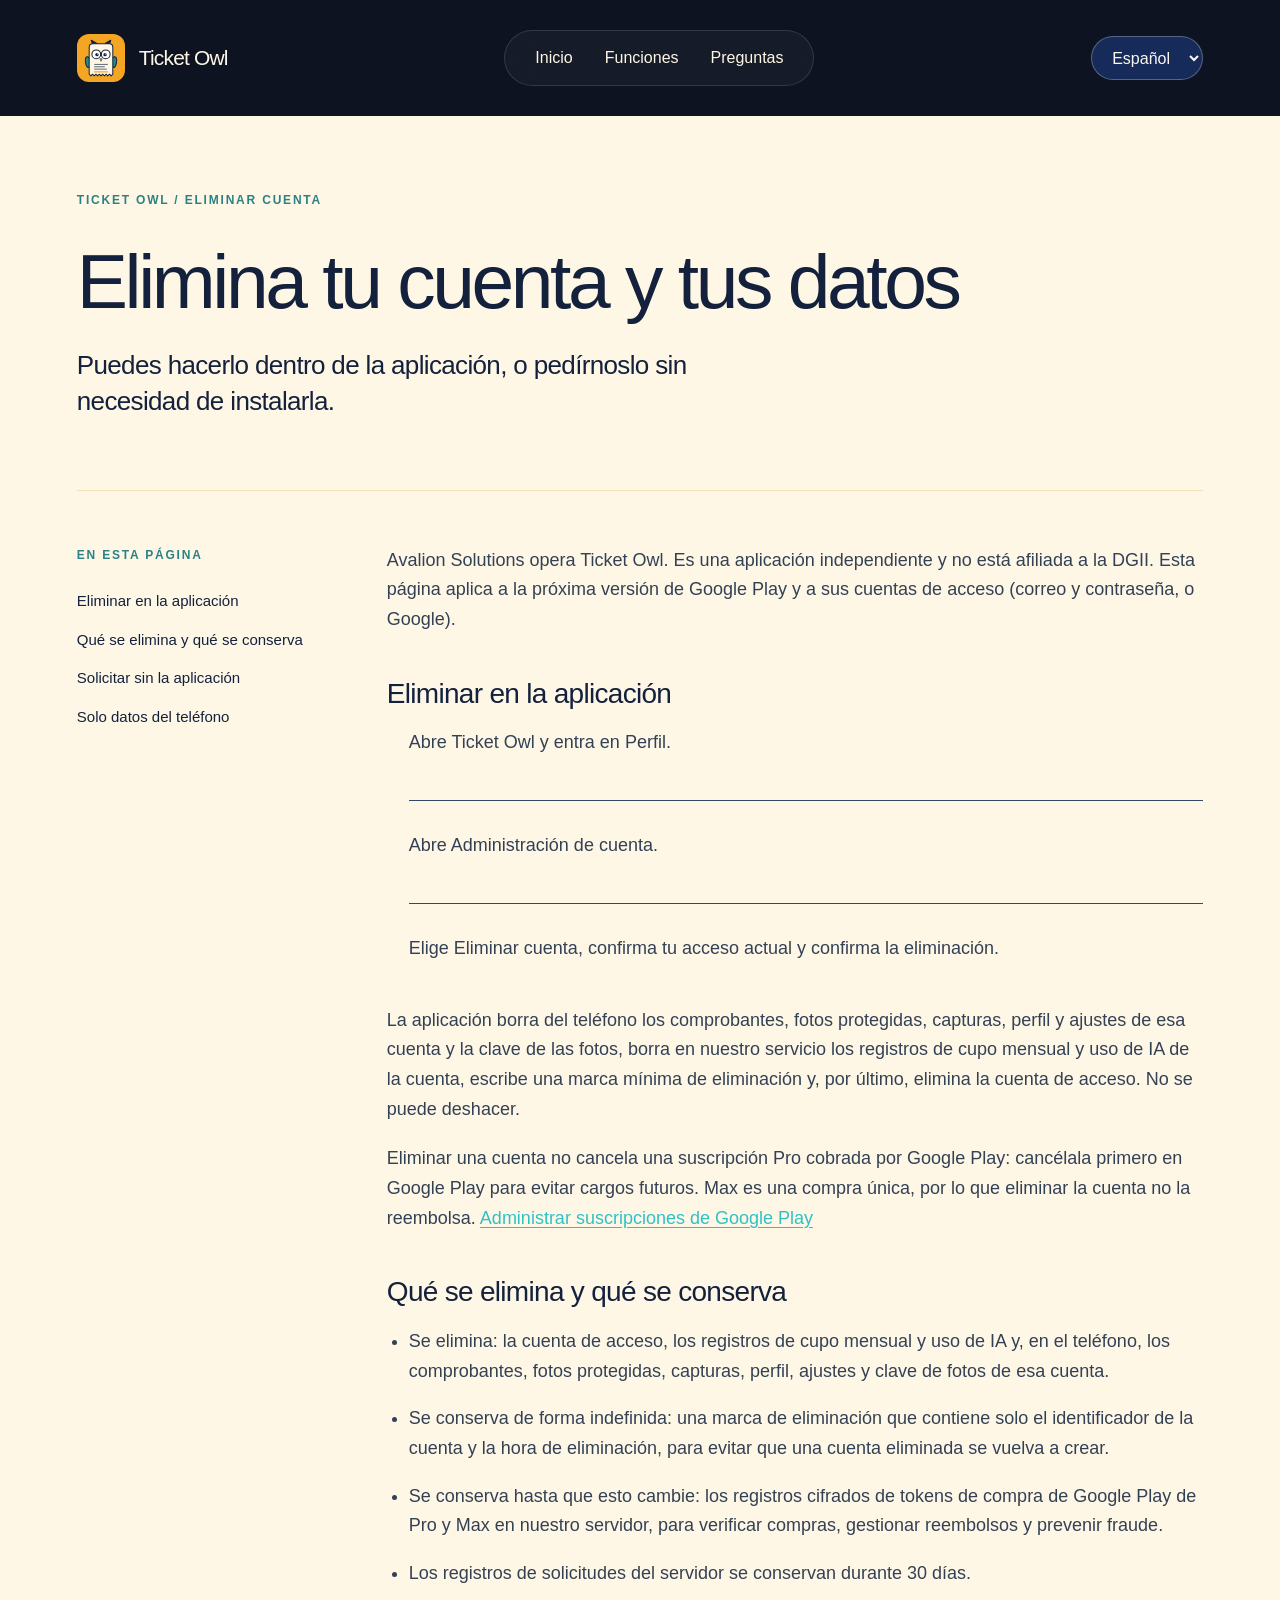
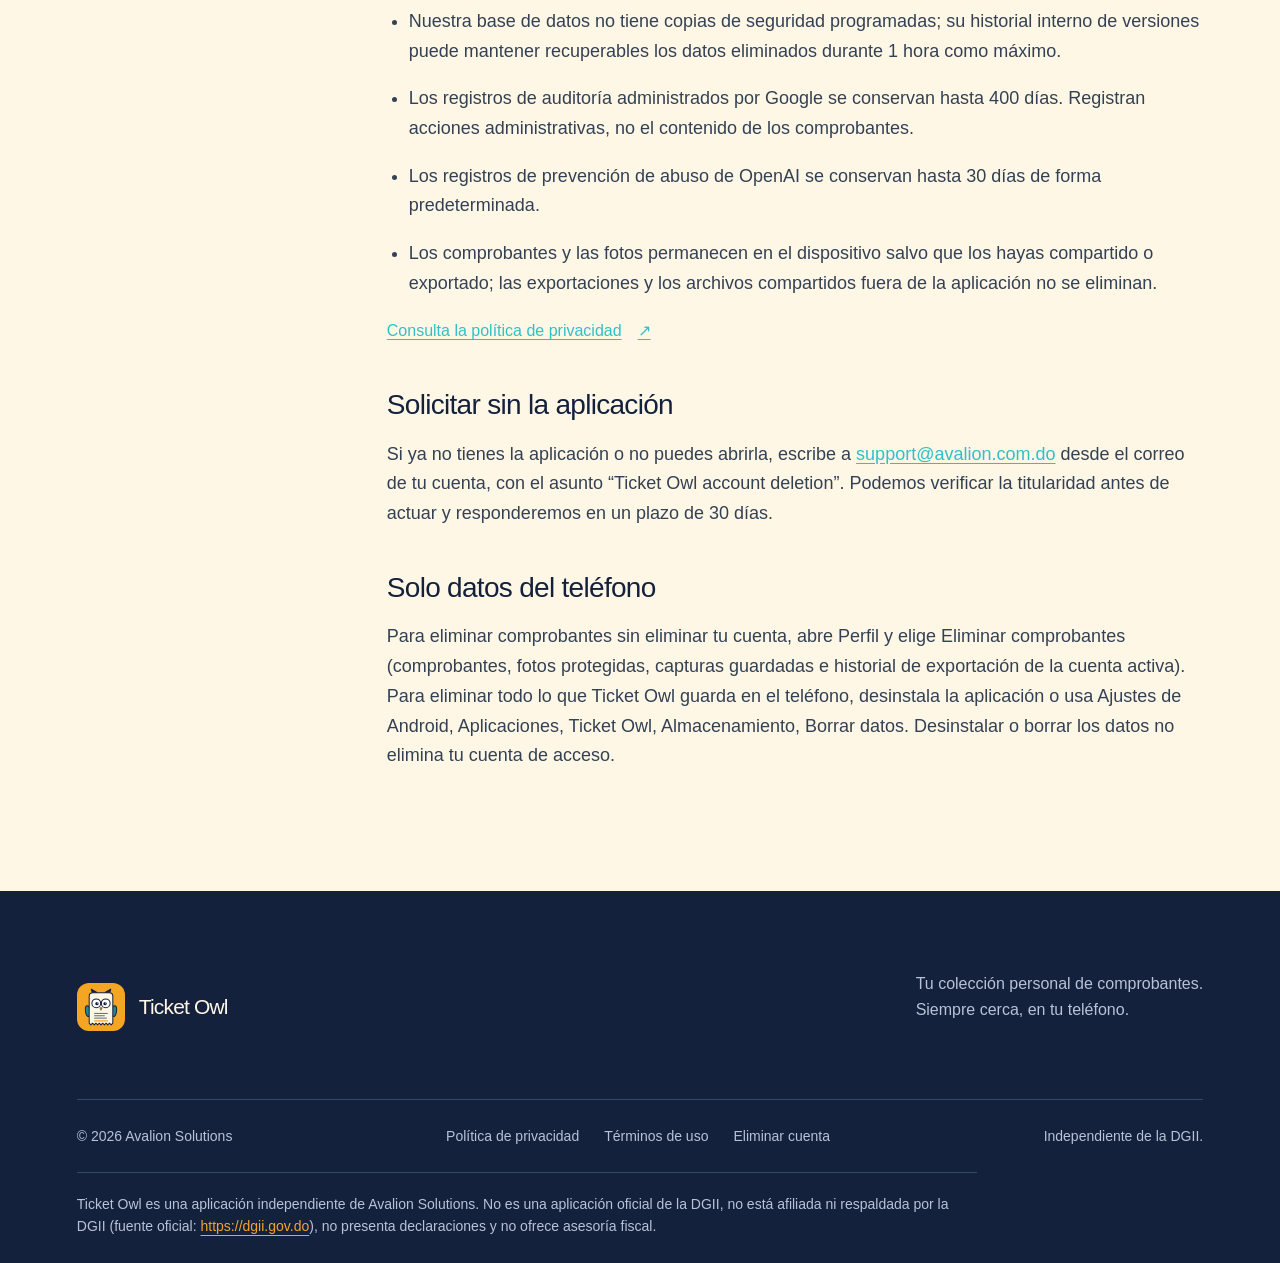
==== commit 288d552b: "Use support@avalion.com.do as the public support address; drop pending-email markers Co-Authored-By:" ====
--- a/delete-account.html
+++ b/delete-account.html
@@ -1,2 +1,2 @@
 <!doctype html>
-<html lang="es"><head><meta charset="utf-8"><meta name="viewport" content="width=device-width,initial-scale=1"><meta name="description" content="Cómo eliminar tu cuenta y tus datos de Ticket Owl, dentro de la aplicación o sin ella."><meta name="theme-color" content="#14213D"><title data-en>Eliminar cuenta y datos · Ticket Owl</title><link rel="icon" href="assets/favicon.svg" type="image/svg+xml"><link rel="stylesheet" href="styles.css?v=0.2.0"><link rel="canonical" href="https://app.avalion.com.do/delete-account"></head><body class="policy-page"><a class="skip" href="#main"><span data-en="Skip to content" data-es="Ir al contenido">Ir al contenido</span></a><header class="site-header"><a class="brand" href="index.html"><img class="brand-icon" src="assets/app-logo.svg" width="48" height="48" alt=""><span>Ticket Owl</span></a><nav aria-label="Navegación principal" data-label-es="Navegación principal" data-label-en="Main navigation"><a href="index.html#overview"><span data-en="Overview" data-es="Inicio">Inicio</span></a><a href="index.html#features"><span data-en="Features" data-es="Funciones">Funciones</span></a><a href="index.html#questions"><span data-en="FAQ" data-es="Preguntas">Preguntas</span></a></nav><label class="language-control"><span class="sr-only"><span data-en="Language" data-es="Idioma">Idioma</span></span><select aria-label="Idioma" id="language"><option value="es">Español</option><option value="en">English</option></select></label></header><main id="main" class="policy"><div class="policy-heading"><p class="eyebrow"><span data-en="Ticket Owl / Delete account" data-es="Ticket Owl / Eliminar cuenta">Ticket Owl / Eliminar cuenta</span></p><h1><span data-en="Delete your account and data" data-es="Elimina tu cuenta y tus datos">Elimina tu cuenta y tus datos</span></h1><p class="large-copy"><span data-en="You can do this inside the app, or ask us without installing it." data-es="Puedes hacerlo dentro de la aplicación, o pedírnoslo sin necesidad de instalarla.">Puedes hacerlo dentro de la aplicación, o pedírnoslo sin necesidad de instalarla.</span></p></div><div class="policy-layout"><aside><nav aria-label="En esta página" data-label-es="En esta página" data-label-en="On this page"><span class="eyebrow"><span data-en="On this page" data-es="En esta página">En esta página</span></span><a href="#in-app"><span data-en="Delete in the app" data-es="Eliminar en la aplicación">Eliminar en la aplicación</span></a><a href="#what-is-deleted"><span data-en="What is deleted and kept" data-es="Qué se elimina y qué se conserva">Qué se elimina y qué se conserva</span></a><a href="#request"><span data-en="Request without the app" data-es="Solicitar sin la aplicación">Solicitar sin la aplicación</span></a><a href="#local-data"><span data-en="Data on your phone only" data-es="Solo datos del teléfono">Solo datos del teléfono</span></a></nav></aside><article><p><span data-en="Ticket Owl is operated by Avalion Solutions. It is an independent app and is not affiliated with DGII. This page applies to the upcoming Google Play release and its sign-in accounts (email and password, or Google)." data-es="Avalion Solutions opera Ticket Owl. Es una aplicación independiente y no está afiliada a la DGII. Esta página aplica a la próxima versión de Google Play y a sus cuentas de acceso (correo y contraseña, o Google).">Avalion Solutions opera Ticket Owl. Es una aplicación independiente y no está afiliada a la DGII. Esta página aplica a la próxima versión de Google Play y a sus cuentas de acceso (correo y contraseña, o Google).</span></p><h2 id="in-app"><span data-en="Delete in the app" data-es="Eliminar en la aplicación">Eliminar en la aplicación</span></h2><ol class="steps"><li><span data-en="Open Ticket Owl and go to Profile." data-es="Abre Ticket Owl y entra en Perfil.">Abre Ticket Owl y entra en Perfil.</span></li><li><span data-en="Open Account management." data-es="Abre Administración de cuenta.">Abre Administración de cuenta.</span></li><li><span data-en="Choose Delete account, confirm your current sign-in, and confirm the deletion." data-es="Elige Eliminar cuenta, confirma tu acceso actual y confirma la eliminación.">Elige Eliminar cuenta, confirma tu acceso actual y confirma la eliminación.</span></li></ol><p><span data-en="The app erases that account’s receipts, protected photos, drafts, profile and settings and the photo key from the phone, erases the account’s monthly allowance and AI-usage records on our service, writes a minimal deletion tombstone, and then deletes the sign-in account. This cannot be undone." data-es="La aplicación borra del teléfono los comprobantes, fotos protegidas, capturas, perfil y ajustes de esa cuenta y la clave de las fotos, borra en nuestro servicio los registros de cupo mensual y uso de IA de la cuenta, escribe una marca mínima de eliminación y, por último, elimina la cuenta de acceso. No se puede deshacer.">La aplicación borra del teléfono los comprobantes, fotos protegidas, capturas, perfil y ajustes de esa cuenta y la clave de las fotos, borra en nuestro servicio los registros de cupo mensual y uso de IA de la cuenta, escribe una marca mínima de eliminación y, por último, elimina la cuenta de acceso. No se puede deshacer.</span></p><p><span data-en="Deleting an account does not cancel a Pro subscription billed by Google Play: cancel it first in Google Play to avoid future charges. Max is a one-time purchase, so deleting the account does not refund it." data-es="Eliminar una cuenta no cancela una suscripción Pro cobrada por Google Play: cancélala primero en Google Play para evitar cargos futuros. Max es una compra única, por lo que eliminar la cuenta no la reembolsa.">Eliminar una cuenta no cancela una suscripción Pro cobrada por Google Play: cancélala primero en Google Play para evitar cargos futuros. Max es una compra única, por lo que eliminar la cuenta no la reembolsa.</span> <a href="https://play.google.com/store/account/subscriptions" rel="noopener"><span data-en="Manage Google Play subscriptions" data-es="Administrar suscripciones de Google Play">Administrar suscripciones de Google Play</span></a></p><h2 id="what-is-deleted"><span data-en="What is deleted and kept" data-es="Qué se elimina y qué se conserva">Qué se elimina y qué se conserva</span></h2><ul><li><span data-en="Deleted: the sign-in account, the monthly allowance and AI-usage records, and on the phone that account’s receipts, protected photos, drafts, profile, settings and photo key." data-es="Se elimina: la cuenta de acceso, los registros de cupo mensual y uso de IA y, en el teléfono, los comprobantes, fotos protegidas, capturas, perfil, ajustes y clave de fotos de esa cuenta.">Se elimina: la cuenta de acceso, los registros de cupo mensual y uso de IA y, en el teléfono, los comprobantes, fotos protegidas, capturas, perfil, ajustes y clave de fotos de esa cuenta.</span></li><li><span data-en="Kept indefinitely: a deletion tombstone holding only the account identifier and the deletion time, to stop a deleted account from being recreated." data-es="Se conserva de forma indefinida: una marca de eliminación que contiene solo el identificador de la cuenta y la hora de eliminación, para evitar que una cuenta eliminada se vuelva a crear.">Se conserva de forma indefinida: una marca de eliminación que contiene solo el identificador de la cuenta y la hora de eliminación, para evitar que una cuenta eliminada se vuelva a crear.</span></li><li><span data-en="Kept until this is changed: encrypted Google Play purchase-token records for Pro and Max on our server, for purchase verification, refunds and fraud prevention." data-es="Se conserva hasta que esto cambie: los registros cifrados de tokens de compra de Google Play de Pro y Max en nuestro servidor, para verificar compras, gestionar reembolsos y prevenir fraude.">Se conserva hasta que esto cambie: los registros cifrados de tokens de compra de Google Play de Pro y Max en nuestro servidor, para verificar compras, gestionar reembolsos y prevenir fraude.</span></li><!-- OWNER: BUG-1795024914300-a26bdf853c1cee77 --><li><span data-en="Server request logs are kept for 30 days." data-es="Los registros de solicitudes del servidor se conservan durante 30 días.">Los registros de solicitudes del servidor se conservan durante 30 días.</span></li><li><span data-en="Our database has no scheduled backups; its internal version history can keep deleted data recoverable for at most 1 hour." data-es="Nuestra base de datos no tiene copias de seguridad programadas; su historial interno de versiones puede mantener recuperables los datos eliminados durante 1 hora como máximo.">Nuestra base de datos no tiene copias de seguridad programadas; su historial interno de versiones puede mantener recuperables los datos eliminados durante 1 hora como máximo.</span></li><li><span data-en="Google-administered audit logs are kept for up to 400 days. They record administrative actions, not receipt content." data-es="Los registros de auditoría administrados por Google se conservan hasta 400 días. Registran acciones administrativas, no el contenido de los comprobantes.">Los registros de auditoría administrados por Google se conservan hasta 400 días. Registran acciones administrativas, no el contenido de los comprobantes.</span></li><li><span data-en="OpenAI abuse-monitoring logs are kept for up to 30 days by default." data-es="Los registros de prevención de abuso de OpenAI se conservan hasta 30 días de forma predeterminada.">Los registros de prevención de abuso de OpenAI se conservan hasta 30 días de forma predeterminada.</span></li><li><span data-en="Receipts and photos stay on the device unless you shared or exported them; exports and files you shared outside the app are not deleted." data-es="Los comprobantes y las fotos permanecen en el dispositivo salvo que los hayas compartido o exportado; las exportaciones y los archivos compartidos fuera de la aplicación no se eliminan.">Los comprobantes y las fotos permanecen en el dispositivo salvo que los hayas compartido o exportado; las exportaciones y los archivos compartidos fuera de la aplicación no se eliminan.</span></li></ul><p><a class="text-link" href="privacy.html#retention-and-deletion"><span data-en="Read the privacy policy" data-es="Consulta la política de privacidad">Consulta la política de privacidad</span> <span aria-hidden="true">↗</span></a></p><h2 id="request"><span data-en="Request without the app" data-es="Solicitar sin la aplicación">Solicitar sin la aplicación</span></h2><!-- TODO(owner): confirm the support address (currently the contact already used on this site) and state a response timeframe for deletion requests; none is published yet. --><!-- OWNER: confirm response time --><p><span data-en="If you no longer have the app or cannot open it, email" data-es="Si ya no tienes la aplicación o no puedes abrirla, escribe a">Si ya no tienes la aplicación o no puedes abrirla, escribe a</span> <!-- OWNER: support email pending user decision; must equal the Play listing contact --><a href="mailto:graptorx@gmail.com?subject=Ticket%20Owl%20account%20deletion">graptorx@gmail.com</a> <span data-en="from the email address of your account, with the subject “Ticket Owl account deletion”. We may verify ownership before acting and will respond within 30 days." data-es="desde el correo de tu cuenta, con el asunto “Ticket Owl account deletion”. Podemos verificar la titularidad antes de actuar y responderemos en un plazo de 30 días.">desde el correo de tu cuenta, con el asunto “Ticket Owl account deletion”. Podemos verificar la titularidad antes de actuar y responderemos en un plazo de 30 días.</span></p><h2 id="local-data"><span data-en="Data on your phone only" data-es="Solo datos del teléfono">Solo datos del teléfono</span></h2><p><span data-en="To delete receipts without deleting your account, open Profile and choose Delete all receipts (receipts, protected photos, saved captures and export history of the active account). To remove everything Ticket Owl stores on the phone, uninstall the app or use Android Settings, Apps, Ticket Owl, Storage, Clear data. Uninstalling or clearing data does not delete your sign-in account." data-es="Para eliminar comprobantes sin eliminar tu cuenta, abre Perfil y elige Eliminar comprobantes (comprobantes, fotos protegidas, capturas guardadas e historial de exportación de la cuenta activa). Para eliminar todo lo que Ticket Owl guarda en el teléfono, desinstala la aplicación o usa Ajustes de Android, Aplicaciones, Ticket Owl, Almacenamiento, Borrar datos. Desinstalar o borrar los datos no elimina tu cuenta de acceso.">Para eliminar comprobantes sin eliminar tu cuenta, abre Perfil y elige Eliminar comprobantes (comprobantes, fotos protegidas, capturas guardadas e historial de exportación de la cuenta activa). Para eliminar todo lo que Ticket Owl guarda en el teléfono, desinstala la aplicación o usa Ajustes de Android, Aplicaciones, Ticket Owl, Almacenamiento, Borrar datos. Desinstalar o borrar los datos no elimina tu cuenta de acceso.</span></p></article></div></main><footer class="site-footer"><div class="footer-top"><a class="brand" href="index.html"><img class="brand-icon" src="assets/app-logo.svg" width="48" height="48" alt="">Ticket Owl</a><p><span data-en="Your personal receipt collection." data-es="Tu colección personal de comprobantes.">Tu colección personal de comprobantes.</span><br><span data-en="Kept close, on your phone." data-es="Siempre cerca, en tu teléfono.">Siempre cerca, en tu teléfono.</span></p></div><div class="footer-bottom"><span>© 2026 Avalion Solutions</span><nav aria-label="Información legal" data-label-es="Información legal" data-label-en="Legal"><a href="privacy.html"><span data-en="Privacy policy" data-es="Política de privacidad">Política de privacidad</span></a><a href="terms.html"><span data-en="Terms of use" data-es="Términos de uso">Términos de uso</span></a><a href="delete-account.html"><span data-en="Delete account" data-es="Eliminar cuenta">Eliminar cuenta</span></a></nav><span><span data-en="Independent of DGII." data-es="Independiente de la DGII.">Independiente de la DGII.</span></span></div><p class="non-affiliation" id="non-affiliation"><span data-en="Ticket Owl is an independent app by Avalion Solutions. It is not an official DGII app, is not affiliated with or endorsed by DGII (official source: " data-es="Ticket Owl es una aplicación independiente de Avalion Solutions. No es una aplicación oficial de la DGII, no está afiliada ni respaldada por la DGII (fuente oficial: ">Ticket Owl es una aplicación independiente de Avalion Solutions. No es una aplicación oficial de la DGII, no está afiliada ni respaldada por la DGII (fuente oficial: </span><a href="https://dgii.gov.do" rel="noopener">https://dgii.gov.do</a><span data-en="), does not file taxes, and does not provide tax advice." data-es="), no presenta declaraciones y no ofrece asesoría fiscal.">), no presenta declaraciones y no ofrece asesoría fiscal.</span></p></footer><script src="language.js?v=0.2.0" defer></script></body></html>
+<html lang="es"><head><meta charset="utf-8"><meta name="viewport" content="width=device-width,initial-scale=1"><meta name="description" content="Cómo eliminar tu cuenta y tus datos de Ticket Owl, dentro de la aplicación o sin ella."><meta name="theme-color" content="#14213D"><title data-en>Eliminar cuenta y datos · Ticket Owl</title><link rel="icon" href="assets/favicon.svg" type="image/svg+xml"><link rel="stylesheet" href="styles.css?v=0.2.0"><link rel="canonical" href="https://app.avalion.com.do/delete-account"></head><body class="policy-page"><a class="skip" href="#main"><span data-en="Skip to content" data-es="Ir al contenido">Ir al contenido</span></a><header class="site-header"><a class="brand" href="index.html"><img class="brand-icon" src="assets/app-logo.svg" width="48" height="48" alt=""><span>Ticket Owl</span></a><nav aria-label="Navegación principal" data-label-es="Navegación principal" data-label-en="Main navigation"><a href="index.html#overview"><span data-en="Overview" data-es="Inicio">Inicio</span></a><a href="index.html#features"><span data-en="Features" data-es="Funciones">Funciones</span></a><a href="index.html#questions"><span data-en="FAQ" data-es="Preguntas">Preguntas</span></a></nav><label class="language-control"><span class="sr-only"><span data-en="Language" data-es="Idioma">Idioma</span></span><select aria-label="Idioma" id="language"><option value="es">Español</option><option value="en">English</option></select></label></header><main id="main" class="policy"><div class="policy-heading"><p class="eyebrow"><span data-en="Ticket Owl / Delete account" data-es="Ticket Owl / Eliminar cuenta">Ticket Owl / Eliminar cuenta</span></p><h1><span data-en="Delete your account and data" data-es="Elimina tu cuenta y tus datos">Elimina tu cuenta y tus datos</span></h1><p class="large-copy"><span data-en="You can do this inside the app, or ask us without installing it." data-es="Puedes hacerlo dentro de la aplicación, o pedírnoslo sin necesidad de instalarla.">Puedes hacerlo dentro de la aplicación, o pedírnoslo sin necesidad de instalarla.</span></p></div><div class="policy-layout"><aside><nav aria-label="En esta página" data-label-es="En esta página" data-label-en="On this page"><span class="eyebrow"><span data-en="On this page" data-es="En esta página">En esta página</span></span><a href="#in-app"><span data-en="Delete in the app" data-es="Eliminar en la aplicación">Eliminar en la aplicación</span></a><a href="#what-is-deleted"><span data-en="What is deleted and kept" data-es="Qué se elimina y qué se conserva">Qué se elimina y qué se conserva</span></a><a href="#request"><span data-en="Request without the app" data-es="Solicitar sin la aplicación">Solicitar sin la aplicación</span></a><a href="#local-data"><span data-en="Data on your phone only" data-es="Solo datos del teléfono">Solo datos del teléfono</span></a></nav></aside><article><p><span data-en="Ticket Owl is operated by Avalion Solutions. It is an independent app and is not affiliated with DGII. This page applies to the upcoming Google Play release and its sign-in accounts (email and password, or Google)." data-es="Avalion Solutions opera Ticket Owl. Es una aplicación independiente y no está afiliada a la DGII. Esta página aplica a la próxima versión de Google Play y a sus cuentas de acceso (correo y contraseña, o Google).">Avalion Solutions opera Ticket Owl. Es una aplicación independiente y no está afiliada a la DGII. Esta página aplica a la próxima versión de Google Play y a sus cuentas de acceso (correo y contraseña, o Google).</span></p><h2 id="in-app"><span data-en="Delete in the app" data-es="Eliminar en la aplicación">Eliminar en la aplicación</span></h2><ol class="steps"><li><span data-en="Open Ticket Owl and go to Profile." data-es="Abre Ticket Owl y entra en Perfil.">Abre Ticket Owl y entra en Perfil.</span></li><li><span data-en="Open Account management." data-es="Abre Administración de cuenta.">Abre Administración de cuenta.</span></li><li><span data-en="Choose Delete account, confirm your current sign-in, and confirm the deletion." data-es="Elige Eliminar cuenta, confirma tu acceso actual y confirma la eliminación.">Elige Eliminar cuenta, confirma tu acceso actual y confirma la eliminación.</span></li></ol><p><span data-en="The app erases that account’s receipts, protected photos, drafts, profile and settings and the photo key from the phone, erases the account’s monthly allowance and AI-usage records on our service, writes a minimal deletion tombstone, and then deletes the sign-in account. This cannot be undone." data-es="La aplicación borra del teléfono los comprobantes, fotos protegidas, capturas, perfil y ajustes de esa cuenta y la clave de las fotos, borra en nuestro servicio los registros de cupo mensual y uso de IA de la cuenta, escribe una marca mínima de eliminación y, por último, elimina la cuenta de acceso. No se puede deshacer.">La aplicación borra del teléfono los comprobantes, fotos protegidas, capturas, perfil y ajustes de esa cuenta y la clave de las fotos, borra en nuestro servicio los registros de cupo mensual y uso de IA de la cuenta, escribe una marca mínima de eliminación y, por último, elimina la cuenta de acceso. No se puede deshacer.</span></p><p><span data-en="Deleting an account does not cancel a Pro subscription billed by Google Play: cancel it first in Google Play to avoid future charges. Max is a one-time purchase, so deleting the account does not refund it." data-es="Eliminar una cuenta no cancela una suscripción Pro cobrada por Google Play: cancélala primero en Google Play para evitar cargos futuros. Max es una compra única, por lo que eliminar la cuenta no la reembolsa.">Eliminar una cuenta no cancela una suscripción Pro cobrada por Google Play: cancélala primero en Google Play para evitar cargos futuros. Max es una compra única, por lo que eliminar la cuenta no la reembolsa.</span> <a href="https://play.google.com/store/account/subscriptions" rel="noopener"><span data-en="Manage Google Play subscriptions" data-es="Administrar suscripciones de Google Play">Administrar suscripciones de Google Play</span></a></p><h2 id="what-is-deleted"><span data-en="What is deleted and kept" data-es="Qué se elimina y qué se conserva">Qué se elimina y qué se conserva</span></h2><ul><li><span data-en="Deleted: the sign-in account, the monthly allowance and AI-usage records, and on the phone that account’s receipts, protected photos, drafts, profile, settings and photo key." data-es="Se elimina: la cuenta de acceso, los registros de cupo mensual y uso de IA y, en el teléfono, los comprobantes, fotos protegidas, capturas, perfil, ajustes y clave de fotos de esa cuenta.">Se elimina: la cuenta de acceso, los registros de cupo mensual y uso de IA y, en el teléfono, los comprobantes, fotos protegidas, capturas, perfil, ajustes y clave de fotos de esa cuenta.</span></li><li><span data-en="Kept indefinitely: a deletion tombstone holding only the account identifier and the deletion time, to stop a deleted account from being recreated." data-es="Se conserva de forma indefinida: una marca de eliminación que contiene solo el identificador de la cuenta y la hora de eliminación, para evitar que una cuenta eliminada se vuelva a crear.">Se conserva de forma indefinida: una marca de eliminación que contiene solo el identificador de la cuenta y la hora de eliminación, para evitar que una cuenta eliminada se vuelva a crear.</span></li><li><span data-en="Kept until this is changed: encrypted Google Play purchase-token records for Pro and Max on our server, for purchase verification, refunds and fraud prevention." data-es="Se conserva hasta que esto cambie: los registros cifrados de tokens de compra de Google Play de Pro y Max en nuestro servidor, para verificar compras, gestionar reembolsos y prevenir fraude.">Se conserva hasta que esto cambie: los registros cifrados de tokens de compra de Google Play de Pro y Max en nuestro servidor, para verificar compras, gestionar reembolsos y prevenir fraude.</span></li><!-- OWNER: BUG-1795024914300-a26bdf853c1cee77 --><li><span data-en="Server request logs are kept for 30 days." data-es="Los registros de solicitudes del servidor se conservan durante 30 días.">Los registros de solicitudes del servidor se conservan durante 30 días.</span></li><li><span data-en="Our database has no scheduled backups; its internal version history can keep deleted data recoverable for at most 1 hour." data-es="Nuestra base de datos no tiene copias de seguridad programadas; su historial interno de versiones puede mantener recuperables los datos eliminados durante 1 hora como máximo.">Nuestra base de datos no tiene copias de seguridad programadas; su historial interno de versiones puede mantener recuperables los datos eliminados durante 1 hora como máximo.</span></li><li><span data-en="Google-administered audit logs are kept for up to 400 days. They record administrative actions, not receipt content." data-es="Los registros de auditoría administrados por Google se conservan hasta 400 días. Registran acciones administrativas, no el contenido de los comprobantes.">Los registros de auditoría administrados por Google se conservan hasta 400 días. Registran acciones administrativas, no el contenido de los comprobantes.</span></li><li><span data-en="OpenAI abuse-monitoring logs are kept for up to 30 days by default." data-es="Los registros de prevención de abuso de OpenAI se conservan hasta 30 días de forma predeterminada.">Los registros de prevención de abuso de OpenAI se conservan hasta 30 días de forma predeterminada.</span></li><li><span data-en="Receipts and photos stay on the device unless you shared or exported them; exports and files you shared outside the app are not deleted." data-es="Los comprobantes y las fotos permanecen en el dispositivo salvo que los hayas compartido o exportado; las exportaciones y los archivos compartidos fuera de la aplicación no se eliminan.">Los comprobantes y las fotos permanecen en el dispositivo salvo que los hayas compartido o exportado; las exportaciones y los archivos compartidos fuera de la aplicación no se eliminan.</span></li></ul><p><a class="text-link" href="privacy.html#retention-and-deletion"><span data-en="Read the privacy policy" data-es="Consulta la política de privacidad">Consulta la política de privacidad</span> <span aria-hidden="true">↗</span></a></p><h2 id="request"><span data-en="Request without the app" data-es="Solicitar sin la aplicación">Solicitar sin la aplicación</span></h2><!-- TODO(owner): confirm the support address (currently the contact already used on this site) and state a response timeframe for deletion requests; none is published yet. --><!-- OWNER: confirm response time --><p><span data-en="If you no longer have the app or cannot open it, email" data-es="Si ya no tienes la aplicación o no puedes abrirla, escribe a">Si ya no tienes la aplicación o no puedes abrirla, escribe a</span> <a href="mailto:support@avalion.com.do?subject=Ticket%20Owl%20account%20deletion">support@avalion.com.do</a> <span data-en="from the email address of your account, with the subject “Ticket Owl account deletion”. We may verify ownership before acting and will respond within 30 days." data-es="desde el correo de tu cuenta, con el asunto “Ticket Owl account deletion”. Podemos verificar la titularidad antes de actuar y responderemos en un plazo de 30 días.">desde el correo de tu cuenta, con el asunto “Ticket Owl account deletion”. Podemos verificar la titularidad antes de actuar y responderemos en un plazo de 30 días.</span></p><h2 id="local-data"><span data-en="Data on your phone only" data-es="Solo datos del teléfono">Solo datos del teléfono</span></h2><p><span data-en="To delete receipts without deleting your account, open Profile and choose Delete all receipts (receipts, protected photos, saved captures and export history of the active account). To remove everything Ticket Owl stores on the phone, uninstall the app or use Android Settings, Apps, Ticket Owl, Storage, Clear data. Uninstalling or clearing data does not delete your sign-in account." data-es="Para eliminar comprobantes sin eliminar tu cuenta, abre Perfil y elige Eliminar comprobantes (comprobantes, fotos protegidas, capturas guardadas e historial de exportación de la cuenta activa). Para eliminar todo lo que Ticket Owl guarda en el teléfono, desinstala la aplicación o usa Ajustes de Android, Aplicaciones, Ticket Owl, Almacenamiento, Borrar datos. Desinstalar o borrar los datos no elimina tu cuenta de acceso.">Para eliminar comprobantes sin eliminar tu cuenta, abre Perfil y elige Eliminar comprobantes (comprobantes, fotos protegidas, capturas guardadas e historial de exportación de la cuenta activa). Para eliminar todo lo que Ticket Owl guarda en el teléfono, desinstala la aplicación o usa Ajustes de Android, Aplicaciones, Ticket Owl, Almacenamiento, Borrar datos. Desinstalar o borrar los datos no elimina tu cuenta de acceso.</span></p></article></div></main><footer class="site-footer"><div class="footer-top"><a class="brand" href="index.html"><img class="brand-icon" src="assets/app-logo.svg" width="48" height="48" alt="">Ticket Owl</a><p><span data-en="Your personal receipt collection." data-es="Tu colección personal de comprobantes.">Tu colección personal de comprobantes.</span><br><span data-en="Kept close, on your phone." data-es="Siempre cerca, en tu teléfono.">Siempre cerca, en tu teléfono.</span></p></div><div class="footer-bottom"><span>© 2026 Avalion Solutions</span><nav aria-label="Información legal" data-label-es="Información legal" data-label-en="Legal"><a href="privacy.html"><span data-en="Privacy policy" data-es="Política de privacidad">Política de privacidad</span></a><a href="terms.html"><span data-en="Terms of use" data-es="Términos de uso">Términos de uso</span></a><a href="delete-account.html"><span data-en="Delete account" data-es="Eliminar cuenta">Eliminar cuenta</span></a></nav><span><span data-en="Independent of DGII." data-es="Independiente de la DGII.">Independiente de la DGII.</span></span></div><p class="non-affiliation" id="non-affiliation"><span data-en="Ticket Owl is an independent app by Avalion Solutions. It is not an official DGII app, is not affiliated with or endorsed by DGII (official source: " data-es="Ticket Owl es una aplicación independiente de Avalion Solutions. No es una aplicación oficial de la DGII, no está afiliada ni respaldada por la DGII (fuente oficial: ">Ticket Owl es una aplicación independiente de Avalion Solutions. No es una aplicación oficial de la DGII, no está afiliada ni respaldada por la DGII (fuente oficial: </span><a href="https://dgii.gov.do" rel="noopener">https://dgii.gov.do</a><span data-en="), does not file taxes, and does not provide tax advice." data-es="), no presenta declaraciones y no ofrece asesoría fiscal.">), no presenta declaraciones y no ofrece asesoría fiscal.</span></p></footer><script src="language.js?v=0.2.0" defer></script></body></html>
